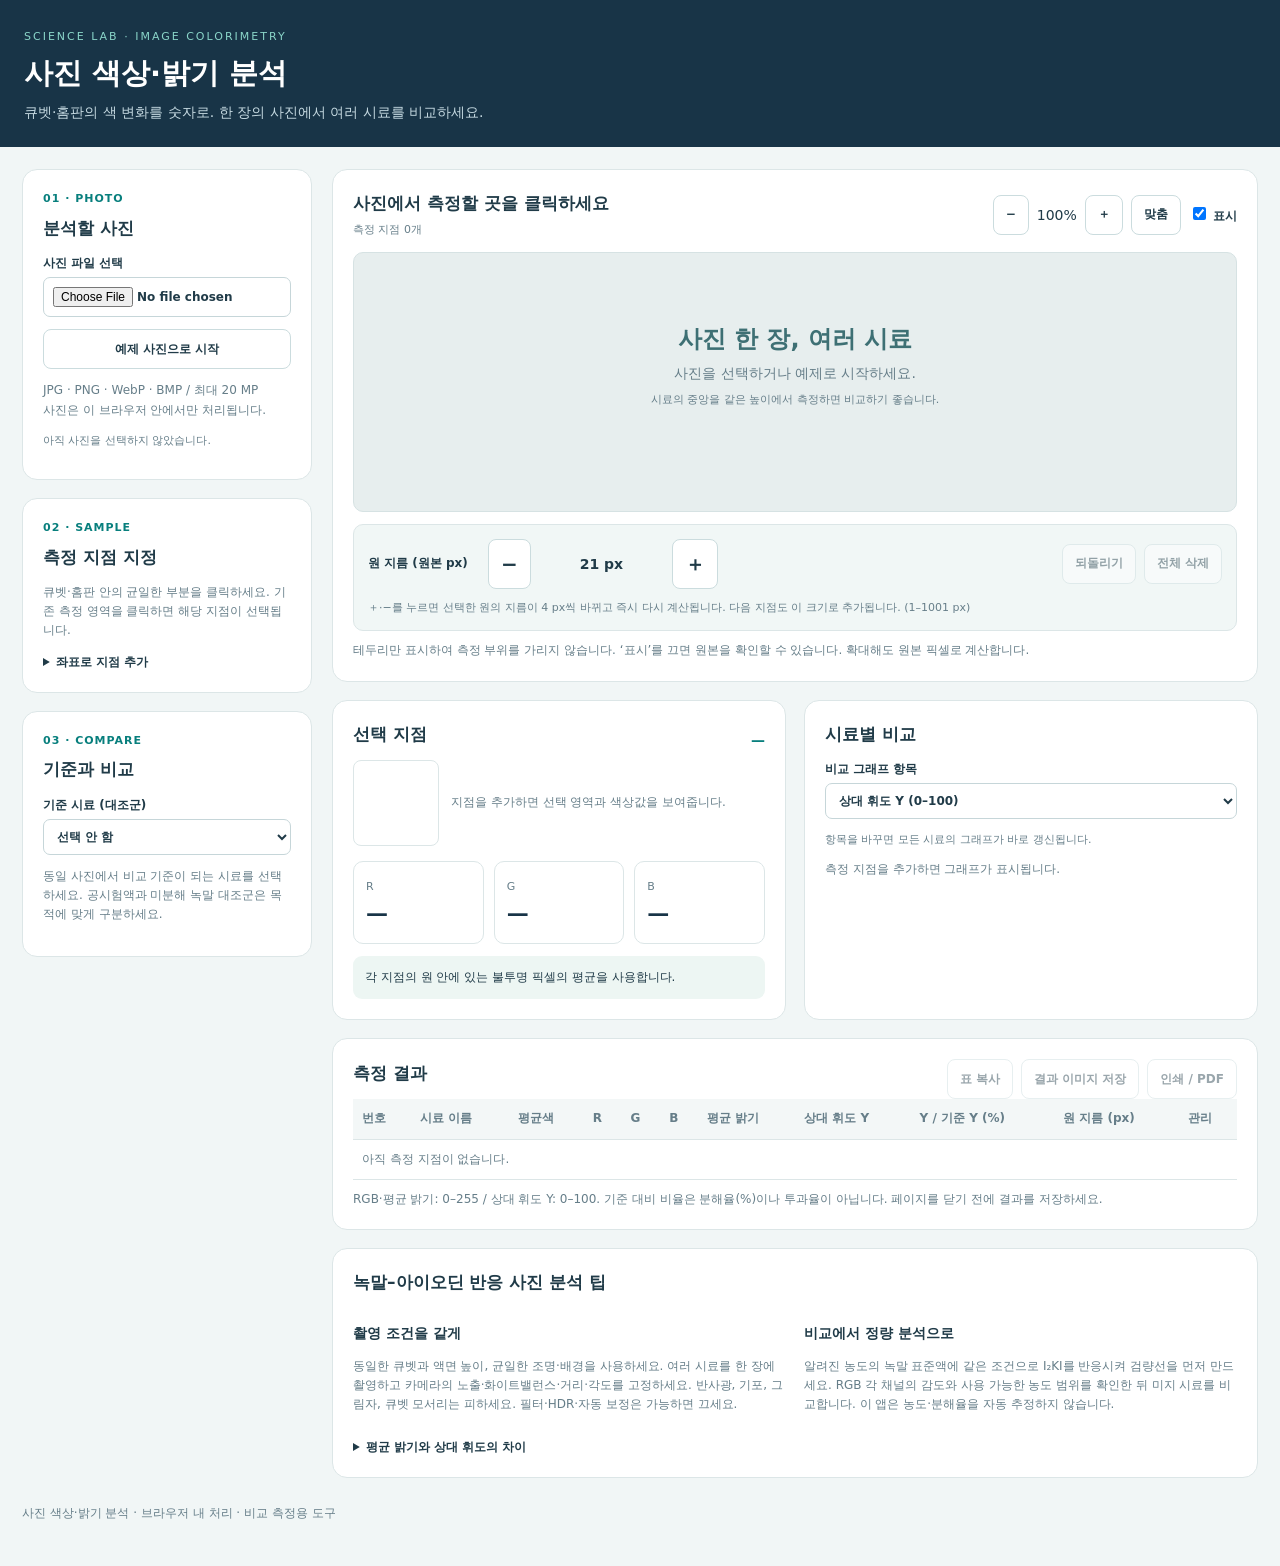
==== apps/photo-color-analyzer.html @ e9e8b856 "Add files via upload" ====
<!doctype html><html lang="ko"><head><meta charset="utf-8"><meta name="viewport" content="width=device-width,initial-scale=1"><title>사진 색상·밝기 분석</title><style>
:root{--navy:#183447;--teal:#087f7d;--bg:#f1f6f6;--ink:#203b48;--muted:#667e89;--line:#dce6e7}*{box-sizing:border-box}body{margin:0;background:var(--bg);color:var(--ink);font:14px/1.6 system-ui,sans-serif}header{background:var(--navy);padding:24px max(24px,calc((100vw - 1320px)/2));color:white}header small{color:#8ad5c9;letter-spacing:2px;font-size:11px}h1{font-size:29px;margin:4px 0}header p{color:#c5d9e1;margin:0}main{max-width:1360px;padding:22px;margin:auto}.layout{display:grid;grid-template-columns:290px minmax(0,1fr);gap:20px}.card{background:white;border:1px solid var(--line);border-radius:15px;padding:20px;margin-bottom:18px}h2{font-size:17px;margin:0 0 12px}h3{font-size:14px;margin:14px 0 6px}.step{color:var(--teal);font-weight:750;font-size:11px;letter-spacing:1px;margin-bottom:7px}label{display:block;font-size:12px;font-weight:650;margin-bottom:12px}input,select{width:100%;padding:9px;border:1px solid #c6d6d9;border-radius:7px;background:white;color:var(--ink);font:inherit;margin-top:4px;min-width:0}input[type=checkbox]{width:auto}button,.button{border:1px solid #cbdcde;border-radius:8px;padding:8px 12px;background:white;color:var(--ink);font:600 12px/1.6 system-ui;cursor:pointer;text-decoration:none;display:inline-block}button:disabled{opacity:.45;cursor:default}.primary{background:var(--teal);border-color:var(--teal);color:white}.wide{width:100%}.row{display:flex;gap:8px;align-items:center;flex-wrap:wrap}.row label{flex:1}.muted{color:var(--muted);font-size:12px}.note{background:#edf6f3;padding:12px;border-radius:9px;font-size:12px;margin-top:12px}.warning{background:#fff4df;color:#76521d}.error{color:#ad3f31}.toolbar{display:flex;justify-content:space-between;gap:12px;align-items:center;flex-wrap:wrap;margin-bottom:12px}.viewport{background:#e7eeee;border:1px solid #d6e2e3;border-radius:10px;overflow:auto;max-height:70vh;min-height:260px;position:relative}.stage{position:relative;line-height:0;margin:auto;touch-action:pan-x pan-y}.stage canvas{display:block;width:100%;height:100%}#overlay{position:absolute;inset:0;cursor:crosshair}.empty{padding:65px 20px;text-align:center;color:var(--muted);line-height:1.8}.metrics{display:grid;grid-template-columns:repeat(3,1fr);gap:10px}.metric{padding:12px;border:1px solid var(--line);border-radius:10px}.metric b{font-size:22px;display:block;color:var(--navy)}.swatch{width:24px;height:24px;display:inline-block;border-radius:6px;border:1px solid #bbb;vertical-align:middle}.tableWrap{overflow:auto}table{border-collapse:collapse;width:100%;font-size:12px;white-space:nowrap}th{background:#f3f7f7;text-align:left;color:var(--muted);font-weight:600}th,td{padding:10px 9px;border-bottom:1px solid var(--line)}tr.selected{background:#eef8f5}td input{width:125px;margin:0;font-size:12px}td button{padding:4px 7px}.badge{color:var(--teal);font-weight:700}.chartrow{display:grid;grid-template-columns:105px 1fr 65px;gap:10px;align-items:center;margin:10px 0;font-size:12px}.bartrack{background:#eef3f3;border-radius:4px;height:18px}.bar{height:100%;min-width:1px;background:var(--teal);border-radius:4px}.preview{display:flex;gap:12px;align-items:center}.preview canvas{width:86px;height:86px;image-rendering:pixelated;border:1px solid var(--line);border-radius:8px}.mini{font-size:11px;color:var(--muted)}details{font-size:12px;margin-top:12px}summary{font-weight:700;cursor:pointer}a{color:var(--teal)}button:focus-visible,input:focus-visible,select:focus-visible,canvas:focus-visible{outline:3px solid #efad43;outline-offset:2px}[hidden]{display:none!important}#download{margin-top:10px}.tabletitle{display:flex;justify-content:space-between;align-items:center;gap:10px}.hint{font-size:12px;color:var(--muted);margin:10px 0 0}footer{font-size:12px;color:var(--muted);padding:8px 0 20px}.split{display:grid;grid-template-columns:1fr 1fr;gap:18px}@media(max-width:850px){.layout{grid-template-columns:1fr}aside{display:grid;grid-template-columns:1fr 1fr;gap:15px}aside .card{margin:0}.split{grid-template-columns:1fr}.card{padding:16px}.viewport{max-height:65vh}}@media(max-width:550px){aside{display:block}aside .card{margin-bottom:15px}main{padding:12px}h1{font-size:24px}.metrics{gap:5px}.metric{padding:8px}.metric b{font-size:19px}.chartrow{grid-template-columns:80px 1fr 55px}}@media print{header{background:white;color:black}aside,.toolbar,.actions,#download{display:none}.layout{display:block}.viewport{max-height:none;overflow:visible}.card{break-inside:avoid}.tableWrap{overflow:visible}input{border:0}header p{color:#555}}

.layout>*{min-width:0}.workspace,.split>*{min-width:0}button,.button{min-height:40px}.measurementTools{margin-top:12px;padding:14px;background:#f1f7f6;border:1px solid var(--line);border-radius:10px;display:grid;grid-template-columns:110px minmax(140px,230px) 1fr;gap:10px;align-items:center}.measurementTools>label{margin:0}.measurementTools>.row{margin:0!important}.measurementTools>.mini{grid-column:1 / -1;grid-row:2;margin:0}.measurementTools>.row:last-child{justify-content:flex-end}.tabletitle{flex-wrap:wrap}.badge{overflow-wrap:anywhere}.chartrow>*{min-width:0}.preview>div{min-width:0}.tipsCard p{overflow-wrap:anywhere}#fileInfo{overflow-wrap:anywhere}
@media(min-width:851px) and (max-width:1100px){.layout{grid-template-columns:245px minmax(0,1fr);gap:14px}.summaryCards{grid-template-columns:1fr}.card{padding:16px}.measurementTools{grid-template-columns:100px 1fr}.measurementTools>.row:last-child{grid-column:1/-1;justify-content:flex-start}.measurementTools>.mini{grid-row:auto}}
@media(max-width:850px){header{padding:18px 16px}header p{font-size:13px}main{padding:12px}.layout{display:flex;flex-direction:column;gap:12px}.layout>aside,.workspace{display:contents}.layout .card{margin-bottom:0}.uploadCard{order:1}.photoCard{order:2}.sampleCard{order:3}.summaryCards{order:4;gap:12px}.referenceCard{order:5}.resultsCard{order:6}.tipsCard{order:7}.uploadCard .muted{margin:8px 0}.uploadCard .step{display:none}button,.button{min-height:44px;min-width:44px;font-size:14px}input,select,textarea{font-size:16px;min-height:44px}input[type=checkbox]{min-height:20px;min-width:20px;vertical-align:middle}.toolbar{gap:8px}.toolbar>.row{width:100%;gap:7px}.toolbar>.row label{flex:0 0 auto;margin-left:auto!important}.viewport{min-height:180px;max-height:58svh}.measurementTools{grid-template-columns:1fr 1fr;padding:10px;gap:8px}.measurementTools>label{font-size:12px}.measurementTools>.row{grid-column:2}.measurementTools>.mini{grid-row:auto;grid-column:1/-1}.measurementTools>.row:last-child{grid-column:1/-1;justify-content:flex-start}.measurementTools>.row:last-child button{flex:1}.sampleCard h2{font-size:15px;margin-bottom:5px}.sampleCard .step{display:none}.sampleCard .muted{margin:0}.summaryCards{grid-template-columns:1fr}.resultsCard .actions{width:100%;display:grid;grid-template-columns:1fr 1fr}.resultsCard .actions button:last-child{grid-column:1/-1}.tableWrap{overflow:visible}.resultsCard table,.resultsCard tbody{display:block;white-space:normal}.resultsCard thead{display:none}.resultsCard tr{display:grid;grid-template-columns:repeat(3,minmax(0,1fr));border:1px solid var(--line);border-radius:10px;padding:10px;margin-top:12px;gap:8px}.resultsCard td{display:block;padding:4px;border:0;min-width:0;font-size:14px;overflow-wrap:anywhere}.resultsCard td::before{content:attr(data-label);display:block;font-size:11px;color:var(--muted);margin-bottom:4px}.resultsCard td:nth-child(2){grid-column:span 2}.resultsCard td:nth-child(3){grid-column:1/-1}.resultsCard td input{width:100%;font-size:16px}.resultsCard td[colspan]{grid-column:1/-1}.resultsCard td[colspan]::before{display:none}.resultsCard td:last-child{align-self:end}.chartrow{grid-template-columns:90px minmax(0,1fr) 54px}.preview canvas{flex:none}.empty{padding:30px 12px}.photoCard h2{font-size:16px}.mini,.hint{font-size:12px}.referenceCard select{width:100%}}
@media print{.layout,.workspace{display:block}.measurementTools{display:none}.summaryCards{display:block}.resultsCard thead{display:table-header-group}.resultsCard table{display:table}.resultsCard tbody{display:table-row-group}.resultsCard tr{display:table-row}.resultsCard td{display:table-cell}.resultsCard td::before{display:none}}
</style></head><body><header><small>SCIENCE LAB · IMAGE COLORIMETRY</small><h1>사진 색상·밝기 분석</h1><p>큐벳·홈판의 색 변화를 숫자로. 한 장의 사진에서 여러 시료를 비교하세요.</p></header><main><div class="layout"><aside><section class="card uploadCard"><div class="step">01 · PHOTO</div><h2>분석할 사진</h2><label>사진 파일 선택<input id="file" type="file" accept="image/jpeg,image/png,image/webp,image/bmp"></label><button id="demo" class="wide">예제 사진으로 시작</button><p class="muted">JPG · PNG · WebP · BMP / 최대 20 MP<br>사진은 이 브라우저 안에서만 처리됩니다.</p><div id="fileInfo" class="mini">아직 사진을 선택하지 않았습니다.</div><div id="notice" role="status" class="hint"></div></section><section class="card sampleCard"><div class="step">02 · SAMPLE</div><h2>측정 지점 지정</h2><p class="muted">큐벳·홈판 안의 균일한 부분을 클릭하세요. 기존 측정 영역을 클릭하면 해당 지점이 선택됩니다.</p><details><summary>좌표로 지점 추가</summary><p class="mini">좌상단 (0, 0) · 원본 이미지 기준</p><div class="row"><label>X<input id="x" type="number" min="0" value="0" step="1"></label><label>Y<input id="y" type="number" min="0" value="0" step="1"></label></div><button id="addCoord" class="wide" disabled>좌표에 지점 추가</button></details></section><section class="card referenceCard"><div class="step">03 · COMPARE</div><h2>기준과 비교</h2><label>기준 시료 (대조군)<select id="reference"><option value="">선택 안 함</option></select></label><p class="muted">동일 사진에서 비교 기준이 되는 시료를 선택하세요. 공시험액과 미분해 녹말 대조군은 목적에 맞게 구분하세요.</p></section></aside><div class="workspace"><section class="card photoCard"><div class="toolbar"><div><h2 style="margin:0">사진에서 측정할 곳을 클릭하세요</h2><span class="mini" id="count">측정 지점 0개</span></div><div class="row"><button id="zoomOut" aria-label="사진 축소">−</button><span id="zoomText">100%</span><button id="zoomIn" aria-label="사진 확대">＋</button><button id="fit">맞춤</button><label style="margin:0"><input id="marks" type="checkbox" checked> 표시</label></div></div><div id="viewport" class="viewport"><div id="empty" class="empty"><b style="font-size:24px;color:#3e7074">사진 한 장, 여러 시료</b><br>사진을 선택하거나 예제로 시작하세요.<br><span class="mini">시료의 중앙을 같은 높이에서 측정하면 비교하기 좋습니다.</span></div><div id="stage" class="stage" hidden><canvas id="photo"></canvas><canvas id="overlay" aria-label="사진 측정 지점 선택"></canvas></div></div><div class="measurementTools"><label>원 지름 (원본 px)</label><div class="row" style="margin-bottom:12px"><button id="sizeDown" aria-label="원 크기 줄이기" style="font-size:20px">−</button><output id="sizeText" aria-live="polite" style="flex:1;text-align:center;font-weight:700">21 px</output><button id="sizeUp" aria-label="원 크기 키우기" style="font-size:20px">＋</button></div><p class="mini">＋·−를 누르면 선택한 원의 지름이 4 px씩 바뀌고 즉시 다시 계산됩니다. 다음 지점도 이 크기로 추가됩니다. (1–1001 px)</p><div class="row"><button id="undo" disabled>되돌리기</button><button id="clear" disabled>전체 삭제</button></div></div><p class="hint">테두리만 표시하여 측정 부위를 가리지 않습니다. ‘표시’를 끄면 원본을 확인할 수 있습니다. 확대해도 원본 픽셀로 계산합니다.</p></section><div class="split summaryCards"><section class="card"><div class="tabletitle"><h2>선택 지점</h2><span id="selectedName" class="badge">—</span></div><div class="preview"><canvas id="crop" width="100" height="100" aria-label="선택 영역 확대"></canvas><div id="detail" class="muted">지점을 추가하면 선택 영역과 색상값을 보여줍니다.</div></div><div class="metrics" style="margin-top:15px"><div class="metric"><span class="mini">R</span><b id="rVal">—</b></div><div class="metric"><span class="mini">G</span><b id="gVal">—</b></div><div class="metric"><span class="mini">B</span><b id="bVal">—</b></div></div><div class="note" id="quality">각 지점의 원 안에 있는 불투명 픽셀의 평균을 사용합니다.</div></section><section class="card"><h2>시료별 비교</h2><label>비교 그래프 항목<select id="metric"><option value="Y">상대 휘도 Y (0–100)</option><option value="brightness">평균 밝기 (0–255)</option><option value="R">R · 빨강 (0–255)</option><option value="G">G · 초록 (0–255)</option><option value="B">B · 파랑 (0–255)</option></select></label><p class="mini">항목을 바꾸면 모든 시료의 그래프가 바로 갱신됩니다.</p><div id="chart" class="muted" aria-live="polite">측정 지점을 추가하면 그래프가 표시됩니다.</div></section></div><section class="card resultsCard"><div class="tabletitle"><h2>측정 결과</h2><div class="row actions"><button id="copy" disabled>표 복사</button><button id="save" disabled>결과 이미지 저장</button><button id="print" disabled>인쇄 / PDF</button></div></div><div class="tableWrap"><table><thead><tr><th>번호</th><th>시료 이름</th><th>평균색</th><th>R</th><th>G</th><th>B</th><th>평균 밝기</th><th>상대 휘도 Y</th><th>Y / 기준 Y (%)</th><th>원 지름 (px)</th><th>관리</th></tr></thead><tbody id="rows"><tr><td colspan="11" class="muted">아직 측정 지점이 없습니다.</td></tr></tbody></table></div><div id="download"></div><p class="hint">RGB·평균 밝기: 0–255 / 상대 휘도 Y: 0–100. 기준 대비 비율은 분해율(%)이나 투과율이 아닙니다. 페이지를 닫기 전에 결과를 저장하세요.</p></section><section class="card tipsCard"><h2>녹말–아이오딘 반응 사진 분석 팁</h2><div class="split"><div><h3>촬영 조건을 같게</h3><p class="muted">동일한 큐벳과 액면 높이, 균일한 조명·배경을 사용하세요. 여러 시료를 한 장에 촬영하고 카메라의 노출·화이트밸런스·거리·각도를 고정하세요. 반사광, 기포, 그림자, 큐벳 모서리는 피하세요. 필터·HDR·자동 보정은 가능하면 끄세요.</p></div><div><h3>비교에서 정량 분석으로</h3><p class="muted">알려진 농도의 녹말 표준액에 같은 조건으로 I₂KI를 반응시켜 검량선을 먼저 만드세요. RGB 각 채널의 감도와 사용 가능한 농도 범위를 확인한 뒤 미지 시료를 비교합니다. 이 앱은 농도·분해율을 자동 추정하지 않습니다.</p></div></div><details><summary>평균 밝기와 상대 휘도의 차이</summary><p><b>평균 밝기</b>는 R·G·B를 같은 비중으로 평균한 값(0–255)입니다. <b>상대 휘도</b>는 sRGB의 비선형성을 보정하고 녹색에 가장 큰 가중치를 주어 계산한 값(0–100)입니다.</p><p>예: 순수 빨강(255, 0, 0)과 순수 초록(0, 255, 0)은 평균 밝기가 둘 다 85지만, 상대 휘도는 각각 21.26과 71.52입니다. 색 변화 분석에서는 어느 항목이 표준액 농도를 잘 구분하는지 비교해 선택하세요.</p><p>평균 밝기 = (R + G + B) / 3. 상대 휘도는 각 픽셀의 sRGB 채널을 선형화한 뒤 Y = 0.2126Rₗ + 0.7152Gₗ + 0.0722Bₗ로 계산하고, 원 내부 평균에 100을 곱합니다. 0은 검정, 100은 흰색입니다. 실제 광학 휘도(cd/m²)나 특정 파장의 흡광도가 아닙니다.</p><p>테두리·번호는 별도 층에 그리므로 분석값에 포함되지 않습니다. 이미지 가장자리에서는 영역이 잘리며 원 지름과 실제 사용한 픽셀 수를 표시합니다. 픽셀 중심이 원 안에 있는 경우만 분석합니다. 알파값이 255 미만인 반투명·투명 픽셀은 제외합니다. 원본을 축소하지 않고 브라우저의 sRGB 캔버스에서 읽습니다.</p><a href="https://www.w3.org/WAI/WCAG21/Understanding/relative-luminance.html" target="_blank" rel="noopener">W3C · 상대 휘도 계산</a> · <a href="https://pmc.ncbi.nlm.nih.gov/articles/PMC11850627/" target="_blank" rel="noopener">녹말의 스마트폰 색 분석 연구</a></details></section></div></div><footer>사진 색상·밝기 분석 · 브라우저 내 처리 · 비교 측정용 도구</footer></main><script>
'use strict';const $=id=>document.getElementById(id);const photo=$('photo'),ctx=photo.getContext('2d',{willReadFrequently:true,colorSpace:'srgb'}),overlay=$('overlay'),oc=overlay.getContext('2d');let defaultSize=21,points=[],selected=null,reference=null,nextId=1,history=[],zoom=1,loaded=false,fileName='',demoMode=false,exportUrl=null,loadToken=0;
const esc=s=>String(s).replace(/[&<>"']/g,c=>({'&':'&amp;','<':'&lt;','>':'&gt;','"':'&quot;',"'":'&#39;'}[c]));const f=(n,d=1)=>Number.isFinite(n)?n.toFixed(d):'—';const linear=v=>{v/=255;return v<=.04045?v/12.92:((v+.055)/1.055)**2.4};const lut=Array.from({length:256},(_,i)=>linear(i));
function regionStats(data,include=()=>true){let n=0,r=0,g=0,b=0,y=0,clip=0,ysq=0;for(let i=0;i<data.length;i+=4){if(!include(i/4)||data[i+3]!==255)continue;const R=data[i],G=data[i+1],B=data[i+2],Y=(.2126*lut[R]+.7152*lut[G]+.0722*lut[B])*100;n++;r+=R;g+=G;b+=B;y+=Y;ysq+=Y*Y;if(R<=1||G<=1||B<=1||R>=254||G>=254||B>=254)clip++}return n?{n,R:r/n,G:g/n,B:b/n,Y:y/n,brightness:(r+g+b)/(3*n),sd:Math.sqrt(Math.max(0,ysq/n-(y/n)**2)),clip:100*clip/n}:null}
function circleContains(x,y,p){return (x-p.x)**2+(y-p.y)**2<=(p.size/2)**2}
function measure(p){const h=(p.size-1)/2,x0=Math.max(0,p.x-h),y0=Math.max(0,p.y-h),w=Math.min(photo.width,p.x+h+1)-x0,hg=Math.min(photo.height,p.y+h+1)-y0;p.box={x:x0,y:y0,w,h:hg};p.area=0;const include=i=>circleContains(x0+i%w,y0+Math.floor(i/w),p);for(let i=0;i<w*hg;i++)if(include(i))p.area++;p.stats=regionStats(ctx.getImageData(x0,y0,w,hg).data,include)}
function selectPoint(id){selected=id;defaultSize=points.find(p=>p.id===id).size;render()}
function resizeCircle(delta){const next=Math.max(1,Math.min(1001,defaultSize+delta));if(next===defaultSize)return;checkpoint();defaultSize=next;const p=points.find(p=>p.id===selected);if(p){p.size=next;measure(p)}render()}
function checkpoint(){history.push(JSON.stringify({points,selected,reference,nextId,defaultSize}));if(history.length>40)history.shift()}
function message(s,error=false){$('notice').textContent=s;$('notice').classList.toggle('error',error)}
function invalidateExport(){if(exportUrl){URL.revokeObjectURL(exportUrl);exportUrl=null}$('download').replaceChildren()}
function add(x,y){if(!loaded)return;if(points.length>=50){message('한 사진에서 최대 50개 지점을 측정할 수 있습니다.',true);return}if(!Number.isInteger(x)||!Number.isInteger(y)||x<0||y<0||x>=photo.width||y>=photo.height){message('사진 범위 안의 정수 좌표를 입력하세요.',true);return}checkpoint();const p={id:nextId++,name:'시료 '+nextId,x,y,size:defaultSize};p.name='시료 '+p.id;measure(p);points.push(p);selected=p.id;message('지점 '+p.id+'을 추가했습니다.');render()}
function ratio(p){const ref=points.find(p=>p.id===reference);return ref?.stats?.Y>0&&p.stats?100*p.stats.Y/ref.stats.Y:null}
function render(){invalidateExport();$('sizeText').textContent=defaultSize+' px';$('sizeDown').disabled=defaultSize<=1;$('sizeUp').disabled=defaultSize>=1001;$('count').textContent='측정 지점 '+points.length+'개';$('reference').innerHTML='<option value="">선택 안 함</option>'+points.map(p=>`<option value="${p.id}">${p.id}. ${esc(p.name)}</option>`).join('');$('reference').value=reference??'';$('rows').innerHTML=points.length?points.map(p=>{const s=p.stats;return `<tr class="${p.id===selected?'selected':''}"><td><button data-select="${p.id}">${p.id}</button>${p.id===reference?' ★':''}</td><td><input data-name="${p.id}" aria-label="지점 ${p.id} 시료 이름" value="${esc(p.name)}" maxlength="40"></td><td>${s?`<span class="swatch" style="background:rgb(${s.R},${s.G},${s.B})"></span>`:'—'}</td><td>${f(s?.R)}</td><td>${f(s?.G)}</td><td>${f(s?.B)}</td><td>${f(s?.brightness)}</td><td>${f(s?.Y,2)}</td><td>${f(ratio(p))}</td><td>Ø ${p.size}</td><td><button data-delete="${p.id}" aria-label="지점 ${p.id} 삭제">삭제</button></td></tr>`}).join(''):'<tr><td colspan="11" class="muted">아직 측정 지점이 없습니다.</td></tr>';
$('rows').querySelectorAll('[data-select]').forEach(b=>b.onclick=()=>{selectPoint(+b.dataset.select)});$('rows').querySelectorAll('[data-delete]').forEach(b=>b.onclick=()=>{checkpoint();let id=+b.dataset.delete;points=points.filter(p=>p.id!==id);if(reference===id)reference=null;if(selected===id)selected=points.at(-1)?.id??null;render()});$('rows').querySelectorAll('[data-name]').forEach(i=>i.onchange=()=>{checkpoint();points.find(p=>p.id===+i.dataset.name).name=i.value.trim()||'시료 '+i.dataset.name;render()});$('rows').querySelectorAll('tr').forEach(row=>Array.from(row.children).forEach((td,i)=>{td.dataset.label=['번호','시료 이름','평균색','R','G','B','평균 밝기','상대 휘도 Y','기준 대비 Y (%)','원 지름 (px)','관리'][i]}));for(const id of ['copy','save','print','clear'])$(id).disabled=!points.length;$('undo').disabled=!history.length;$('addCoord').disabled=!loaded;draw();details();chart()}
function fit(){if(!loaded)return;const maxW=$('viewport').clientWidth-2,maxH=Math.max(240,window.innerHeight*.6),base=Math.min(maxW/photo.width,maxH/photo.height,1),scale=base*zoom;$('stage').style.width=photo.width*scale+'px';$('stage').style.height=photo.height*scale+'px';$('zoomText').textContent=Math.round(zoom*100)+'%';draw()}
function drawMarks(c,scale=1){for(const p of points){const box=p.box;c.strokeStyle=p.id===selected?'#ffbb45':'#24d8c1';c.lineWidth=2/scale;c.beginPath();c.arc(p.x+.5,p.y+.5,p.size/2,0,Math.PI*2);c.stroke();const font=12/scale,pad=4/scale,label=String(p.id)+(p.id===reference?' ★':''),ty=box.y>=23/scale?box.y-3/scale:Math.min(photo.height,box.y+box.h+20/scale);c.font=`bold ${font}px sans-serif`;const tw=c.measureText(label).width;c.fillStyle='#173447';c.fillRect(Math.max(0,box.x),ty-17/scale,tw+2*pad,19/scale);c.fillStyle='white';c.fillText(label,Math.max(0,box.x)+pad,ty-3/scale)}}
function draw(){oc.clearRect(0,0,overlay.width,overlay.height);if(!loaded||!$('marks').checked)return;drawMarks(oc,$('stage').clientWidth/photo.width)}
function details(){const p=points.find(p=>p.id===selected),s=p?.stats,cc=$('crop').getContext('2d');cc.clearRect(0,0,100,100);$('selectedName').textContent=p?p.id+'. '+p.name:'—';['R','G','B'].forEach(k=>$(k.toLowerCase()+'Val').textContent=f(s?.[k]));if(!p){$('detail').textContent='지점을 추가하면 선택 영역과 색상값을 보여줍니다.';$('quality').textContent='각 지점의 원 안에 있는 불투명 픽셀의 평균을 사용합니다.';return}cc.imageSmoothingEnabled=false;cc.save();cc.beginPath();cc.ellipse((p.x+.5-p.box.x)*100/p.box.w,(p.y+.5-p.box.y)*100/p.box.h,p.size*50/p.box.w,p.size*50/p.box.h,0,0,Math.PI*2);cc.clip();cc.drawImage(photo,p.box.x,p.box.y,p.box.w,p.box.h,0,0,100,100);cc.restore();$('detail').innerHTML=`좌표 (${p.x}, ${p.y})<br>원 지름 ${p.size} px · ${s?.n??0}개 유효 픽셀<br>평균 밝기 <b>${f(s?.brightness)}</b><br>상대 휘도 Y <b>${f(s?.Y,2)}</b>`;let notes=[];if(!s)notes.push('불투명 픽셀이 없어 측정할 수 없습니다.');else{notes.push('영역 내 Y 표준편차 '+f(s.sd,2)+' · 채널 경계값 픽셀 '+f(s.clip)+'%');if(s.clip>5)notes.push('0 또는 255에 가까운 채널이 많습니다. 과노출·암부 손실 여부를 확인하세요.')}if(p.box.w<p.size||p.box.h<p.size)notes.push('사진 가장자리에서 영역 일부가 잘렸습니다.');if(s&&s.n<p.area)notes.push('투명·반투명 픽셀은 제외했습니다.');$('quality').textContent=notes.join(' ');$('quality').classList.toggle('warning',!s||s.clip>5||p.box.w<p.size||p.box.h<p.size)}
function chart(){const key=$('metric').value,max=key==='Y'?100:255,colors={R:'#ce6263',G:'#4c967a',B:'#688dc9',Y:'#087f7d',brightness:'#68848f'};$('chart').innerHTML=points.length?points.map(p=>`<div class="chartrow"><span title="${esc(p.name)}" style="overflow:hidden;text-overflow:ellipsis;white-space:nowrap">${p.id}. ${esc(p.name)}</span><div class="bartrack"><div class="bar" style="width:${p.stats?Math.max(0,p.stats[key]/max*100):0}%;background:${colors[key]}"></div></div><b>${f(p.stats?.[key],key==='Y'?2:1)}</b></div>`).join('')+'<p class="mini">'+esc($('metric').selectedOptions[0].textContent)+' · 표시 범위 0–'+max+'</p>':'측정 지점을 추가하면 그래프가 표시됩니다.'}
function setup(name,isDemo=false){loaded=true;fileName=name;demoMode=isDemo;points=[];selected=reference=null;history=[];nextId=1;zoom=1;overlay.width=photo.width;overlay.height=photo.height;$('empty').hidden=true;$('stage').hidden=false;$('fileInfo').textContent=name+' · '+photo.width+' × '+photo.height+' px'+(isDemo?' · 모의 데이터':'');$('x').max=photo.width-1;$('y').max=photo.height-1;fit();render()}
$('file').onchange=async()=>{const file=$('file').files[0];if(!file)return;let token=++loadToken;if(file.size>40*1024*1024){message('40 MB 이하의 사진을 선택하세요.',true);$('file').value='';return}const url=URL.createObjectURL(file);try{const img=new Image();img.src=url;await img.decode();if(token!==loadToken)return;if(img.naturalWidth*img.naturalHeight>20000000)throw Error('20 MP를 초과합니다. 사진을 줄인 사본으로 다시 선택하세요.');if(points.length&&!confirm('새 사진을 열면 현재 측정 지점이 초기화됩니다. 결과를 저장하셨나요?'))return;photo.width=img.naturalWidth;photo.height=img.naturalHeight;ctx.clearRect(0,0,photo.width,photo.height);ctx.drawImage(img,0,0);setup(file.name);message('사진을 불러왔습니다. 큐벳 안을 클릭하세요.')}catch(e){message(e.message.startsWith('20 MP')?e.message:'사진을 읽을 수 없습니다. JPG 또는 PNG로 변환해서 다시 선택하세요.',true)}finally{URL.revokeObjectURL(url);$('file').value=''}};
$('demo').onclick=()=>{if(points.length&&!confirm('예제를 열면 현재 측정 지점이 초기화됩니다. 계속할까요?'))return;loadToken++;photo.width=1000;photo.height=560;ctx.fillStyle='#eef2f0';ctx.fillRect(0,0,1000,560);ctx.fillStyle='#21434c';ctx.font='bold 26px sans-serif';ctx.fillText('RGB 비교 연습 · 모의 큐벳',55,55);ctx.font='16px sans-serif';ctx.fillText('실제 실험 결과가 아닙니다. 각 큐벳의 가운데를 클릭해 보세요.',55,85);const colors=['#252d55','#555d7a','#8d8a8e','#bcab87','#dfc991'];colors.forEach((col,i)=>{const x=65+i*188;ctx.fillStyle='#fff';ctx.fillRect(x,125,135,335);ctx.strokeStyle='#b0c5c7';ctx.lineWidth=3;ctx.strokeRect(x,125,135,335);ctx.fillStyle=col;ctx.fillRect(x+12,210,111,235);ctx.fillStyle='#ffffff55';ctx.fillRect(x+18,215,7,220);ctx.fillStyle='#334e57';ctx.font='18px sans-serif';ctx.fillText('시료 '+(i+1),x+38,495)});setup('모의 큐벳 예제',true);message('색 비교를 연습하는 예제입니다. 농도나 분해율을 나타내지 않습니다.')};
overlay.addEventListener('click',e=>{if(!loaded)return;const rect=overlay.getBoundingClientRect(),x=Math.floor((e.clientX-rect.left)*photo.width/rect.width),y=Math.floor((e.clientY-rect.top)*photo.height/rect.height);const found=points.find(p=>Math.hypot(p.x-x,p.y-y)<Math.max(p.size/2,10*photo.width/rect.width));if(found&&$('marks').checked){selectPoint(found.id)}else add(x,y)});
$('addCoord').onclick=()=>add(Number($('x').value),Number($('y').value));$('sizeDown').onclick=()=>resizeCircle(-4);$('sizeUp').onclick=()=>resizeCircle(4);$('undo').onclick=()=>{if(!history.length)return;const s=JSON.parse(history.pop());({points,selected,reference,nextId,defaultSize}=s);render()};$('clear').onclick=()=>{checkpoint();points=[];selected=reference=null;render();message('모든 지점을 지웠습니다. 되돌리기로 복원할 수 있습니다.')};$('reference').onchange=()=>{checkpoint();reference=$('reference').value?+$('reference').value:null;render();if(reference&&points.find(p=>p.id===reference)?.stats?.Y===0)message('기준 휘도가 0이라 비율을 계산할 수 없습니다.',true)};$('metric').onchange=chart;$('marks').onchange=draw;$('zoomIn').onclick=()=>{zoom=Math.min(4,zoom+.25);fit()};$('zoomOut').onclick=()=>{zoom=Math.max(.5,zoom-.25);fit()};$('fit').onclick=()=>{zoom=1;fit()};new ResizeObserver(fit).observe($('viewport'));window.addEventListener('resize',fit);
function tableText(){return ['사진\t'+fileName+(demoMode?' (모의 데이터)':''),'기준 시료\t'+(points.find(p=>p.id===reference)?.name??'없음'),'번호\t시료명\tX\tY\t원지름\t영역폭\t영역높이\t유효픽셀\tR\tG\tB\t평균밝기\t상대휘도Y\t기준대비Y(%)',...points.map(p=>[p.id,p.name.replace(/[\t\r\n]/g,' '),p.x,p.y,p.size,p.box.w,p.box.h,p.stats?.n??0,f(p.stats?.R,3),f(p.stats?.G,3),f(p.stats?.B,3),f(p.stats?.brightness,3),f(p.stats?.Y,3),f(ratio(p),3)].map(v=>typeof v==='string'&&/^[=+@-]/.test(v)?"'"+v:v).join('\t'))].join('\n')}
$('copy').onclick=async()=>{try{await navigator.clipboard.writeText(tableText());message('표를 복사했습니다. Excel 또는 스프레드시트에 붙여넣으세요.')}catch{$('download').innerHTML='<label>아래 표를 선택해 복사하세요<textarea id="copyFallback" rows="8" style="width:100%"></textarea></label>';$('copyFallback').value=tableText();$('copyFallback').select()}};
$('save').onclick=()=>{if(!loaded)return;const out=document.createElement('canvas'),W=1500,scale=Math.min(1,(W-80)/photo.width,900/photo.height),ih=photo.height*scale;out.width=W;out.height=Math.ceil(ih+240+points.length*36);const c=out.getContext('2d');c.fillStyle='#fff';c.fillRect(0,0,W,out.height);c.fillStyle='#183447';c.font='bold 30px sans-serif';c.fillText('사진 색상·밝기 분석',40,48);c.font='17px sans-serif';c.fillText(fileName.slice(0,70)+(demoMode?' · 모의 데이터':''),40,78);c.save();c.translate(40,100);c.scale(scale,scale);c.drawImage(photo,0,0);drawMarks(c,scale);c.restore();let y=ih+140;c.font='bold 16px sans-serif';c.fillText('번호 / 시료명                       R          G          B        평균 밝기      상대 휘도 Y      기준 대비 Y (%)',40,y);y+=36;c.font='16px sans-serif';points.forEach(p=>{const s=p.stats;c.fillStyle='#203b48';c.fillText(p.id+'. '+p.name.slice(0,20)+(p.id===reference?' ★':''),40,y);[s?.R,s?.G,s?.B,s?.brightness,s?.Y,ratio(p)].forEach((n,i)=>c.fillText(f(n,2),410+i*150,y));y+=36});c.font='14px sans-serif';c.fillText('RGB·밝기: 0–255 / Y: 0–100 · 기준 대비 비율은 분해율이나 투과율이 아닙니다.',40,y+12);out.toBlob(blob=>{if(!blob){message('이미지 생성에 실패했습니다.',true);return}invalidateExport();exportUrl=URL.createObjectURL(blob);const a=document.createElement('a');a.className='button primary';a.href=exportUrl;a.download='photo_color_result.png';a.textContent='PNG 다운로드';$('download').append(a);message('결과 이미지가 준비되었습니다. 표 아래 PNG 다운로드를 눌러 저장하세요.')},'image/png')};$('print').onclick=()=>window.print();render();
</script></body></html>
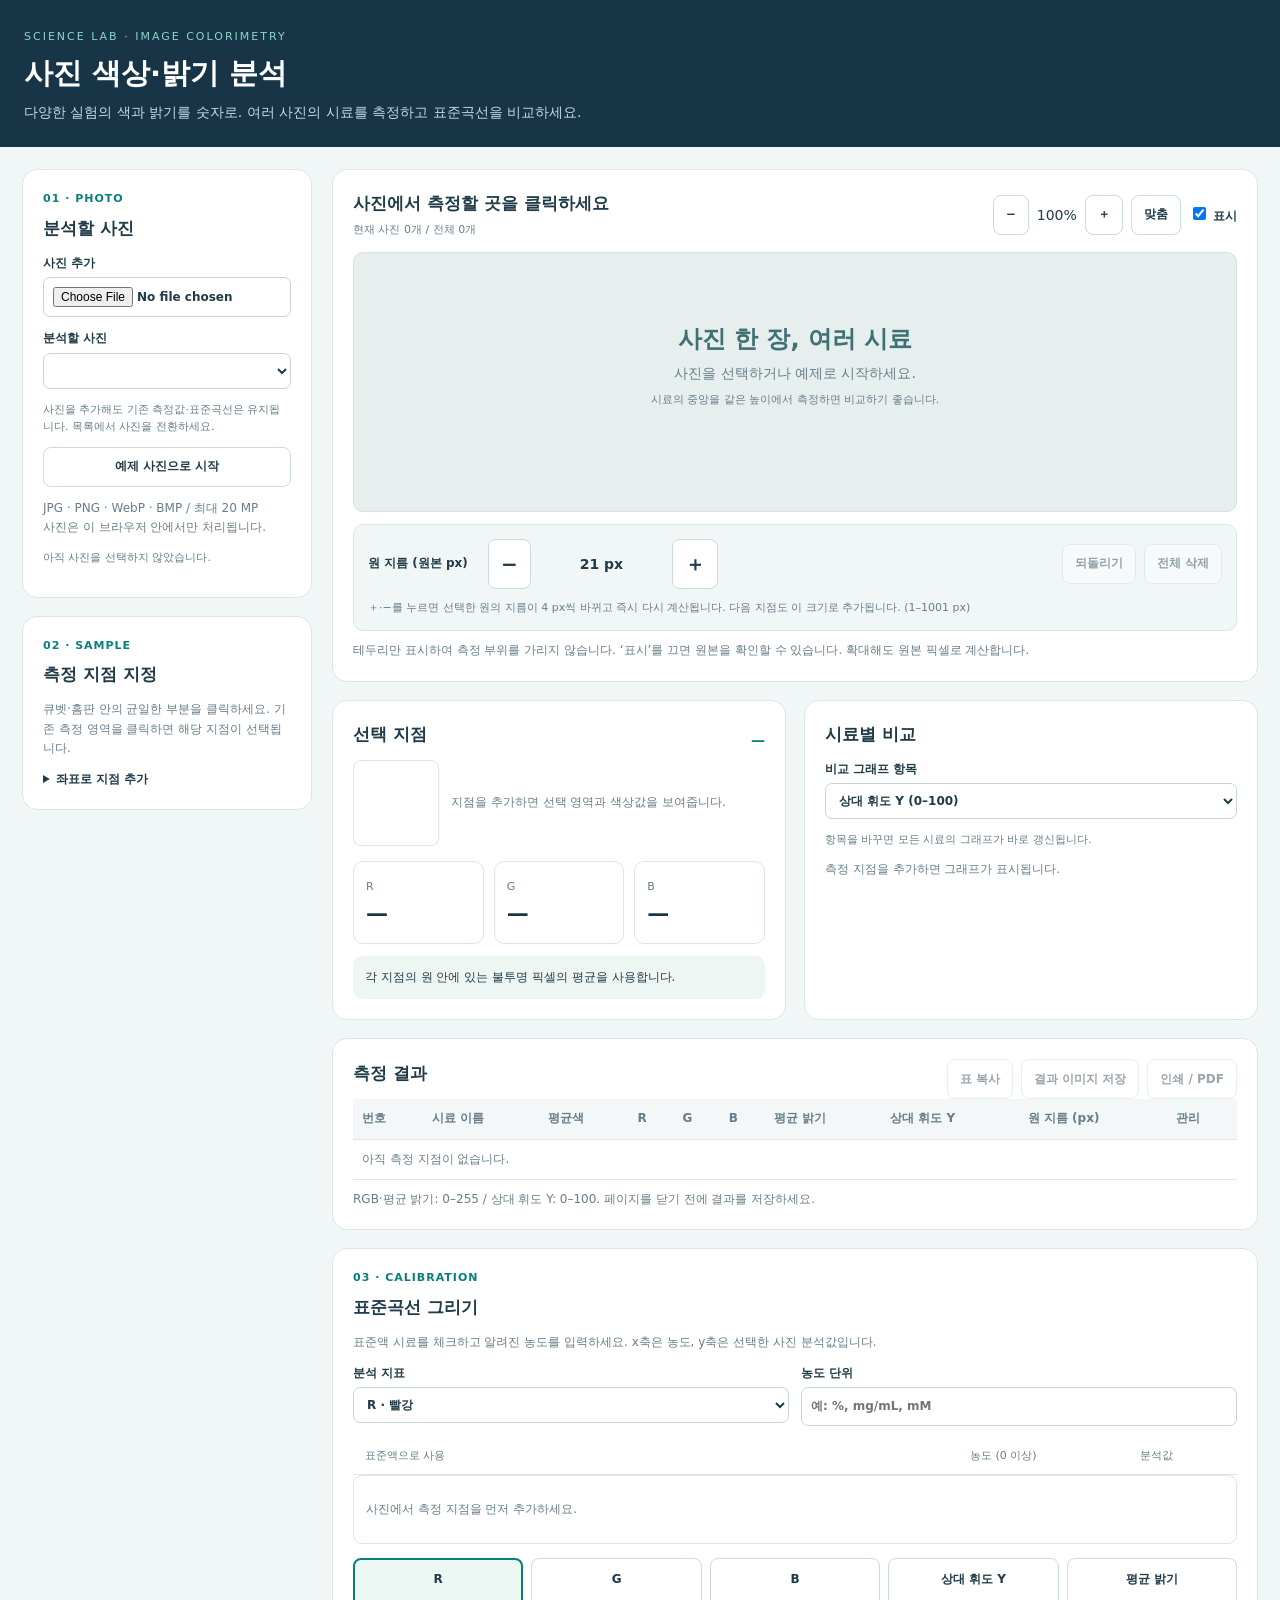
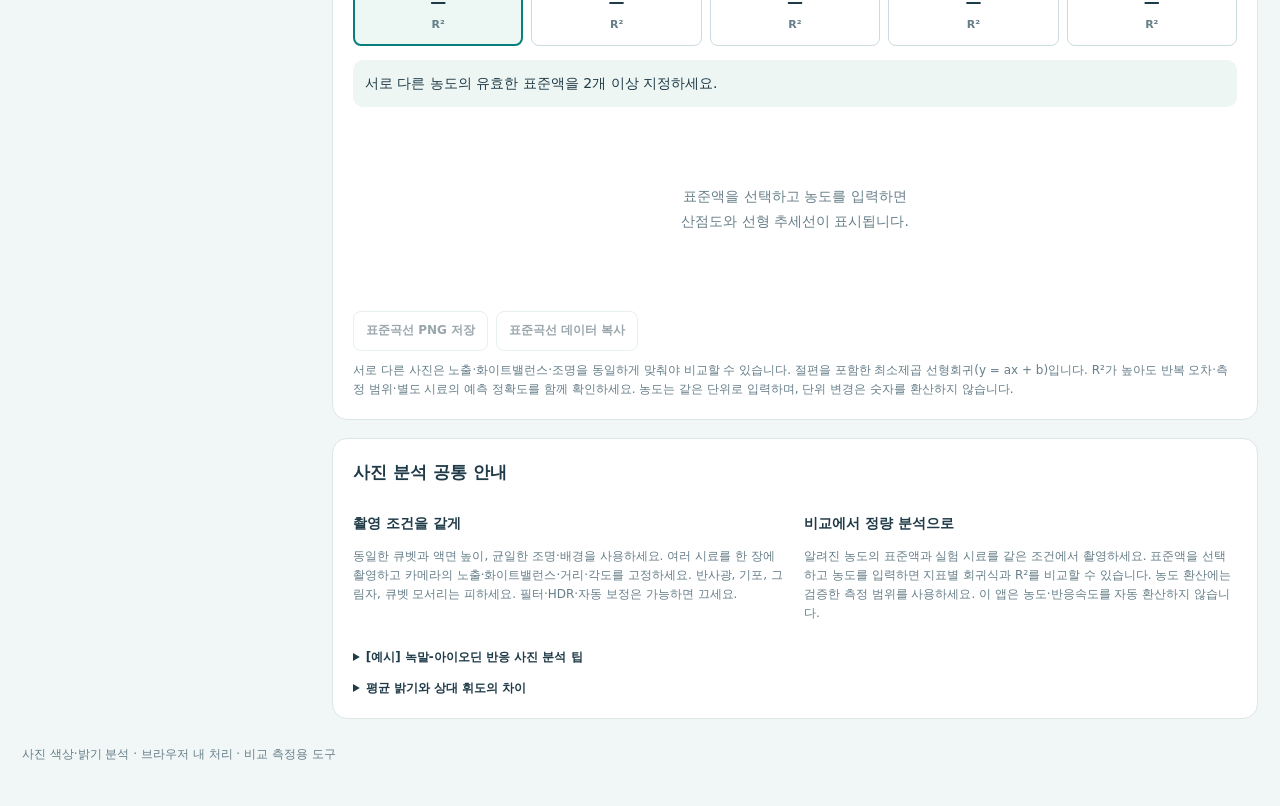
==== commit b45b6343: "Add files via upload" ====
--- a/apps/photo-color-analyzer.html
+++ b/apps/photo-color-analyzer.html
@@ -3,34 +3,86 @@
 
 .layout>*{min-width:0}.workspace,.split>*{min-width:0}button,.button{min-height:40px}.measurementTools{margin-top:12px;padding:14px;background:#f1f7f6;border:1px solid var(--line);border-radius:10px;display:grid;grid-template-columns:110px minmax(140px,230px) 1fr;gap:10px;align-items:center}.measurementTools>label{margin:0}.measurementTools>.row{margin:0!important}.measurementTools>.mini{grid-column:1 / -1;grid-row:2;margin:0}.measurementTools>.row:last-child{justify-content:flex-end}.tabletitle{flex-wrap:wrap}.badge{overflow-wrap:anywhere}.chartrow>*{min-width:0}.preview>div{min-width:0}.tipsCard p{overflow-wrap:anywhere}#fileInfo{overflow-wrap:anywhere}
 @media(min-width:851px) and (max-width:1100px){.layout{grid-template-columns:245px minmax(0,1fr);gap:14px}.summaryCards{grid-template-columns:1fr}.card{padding:16px}.measurementTools{grid-template-columns:100px 1fr}.measurementTools>.row:last-child{grid-column:1/-1;justify-content:flex-start}.measurementTools>.mini{grid-row:auto}}
-@media(max-width:850px){header{padding:18px 16px}header p{font-size:13px}main{padding:12px}.layout{display:flex;flex-direction:column;gap:12px}.layout>aside,.workspace{display:contents}.layout .card{margin-bottom:0}.uploadCard{order:1}.photoCard{order:2}.sampleCard{order:3}.summaryCards{order:4;gap:12px}.referenceCard{order:5}.resultsCard{order:6}.tipsCard{order:7}.uploadCard .muted{margin:8px 0}.uploadCard .step{display:none}button,.button{min-height:44px;min-width:44px;font-size:14px}input,select,textarea{font-size:16px;min-height:44px}input[type=checkbox]{min-height:20px;min-width:20px;vertical-align:middle}.toolbar{gap:8px}.toolbar>.row{width:100%;gap:7px}.toolbar>.row label{flex:0 0 auto;margin-left:auto!important}.viewport{min-height:180px;max-height:58svh}.measurementTools{grid-template-columns:1fr 1fr;padding:10px;gap:8px}.measurementTools>label{font-size:12px}.measurementTools>.row{grid-column:2}.measurementTools>.mini{grid-row:auto;grid-column:1/-1}.measurementTools>.row:last-child{grid-column:1/-1;justify-content:flex-start}.measurementTools>.row:last-child button{flex:1}.sampleCard h2{font-size:15px;margin-bottom:5px}.sampleCard .step{display:none}.sampleCard .muted{margin:0}.summaryCards{grid-template-columns:1fr}.resultsCard .actions{width:100%;display:grid;grid-template-columns:1fr 1fr}.resultsCard .actions button:last-child{grid-column:1/-1}.tableWrap{overflow:visible}.resultsCard table,.resultsCard tbody{display:block;white-space:normal}.resultsCard thead{display:none}.resultsCard tr{display:grid;grid-template-columns:repeat(3,minmax(0,1fr));border:1px solid var(--line);border-radius:10px;padding:10px;margin-top:12px;gap:8px}.resultsCard td{display:block;padding:4px;border:0;min-width:0;font-size:14px;overflow-wrap:anywhere}.resultsCard td::before{content:attr(data-label);display:block;font-size:11px;color:var(--muted);margin-bottom:4px}.resultsCard td:nth-child(2){grid-column:span 2}.resultsCard td:nth-child(3){grid-column:1/-1}.resultsCard td input{width:100%;font-size:16px}.resultsCard td[colspan]{grid-column:1/-1}.resultsCard td[colspan]::before{display:none}.resultsCard td:last-child{align-self:end}.chartrow{grid-template-columns:90px minmax(0,1fr) 54px}.preview canvas{flex:none}.empty{padding:30px 12px}.photoCard h2{font-size:16px}.mini,.hint{font-size:12px}.referenceCard select{width:100%}}
+@media(max-width:850px){header{padding:18px 16px}header p{font-size:13px}main{padding:12px}.layout{display:flex;flex-direction:column;gap:12px}.layout>aside,.workspace{display:contents}.layout .card{margin-bottom:0}.uploadCard{order:1}.photoCard{order:2}.sampleCard{order:3}.summaryCards{order:4;gap:12px}.resultsCard{order:6}.tipsCard{order:7}.uploadCard .muted{margin:8px 0}.uploadCard .step{display:none}button,.button{min-height:44px;min-width:44px;font-size:14px}input,select,textarea{font-size:16px;min-height:44px}input[type=checkbox]{min-height:20px;min-width:20px;vertical-align:middle}.toolbar{gap:8px}.toolbar>.row{width:100%;gap:7px}.toolbar>.row label{flex:0 0 auto;margin-left:auto!important}.viewport{min-height:180px;max-height:58svh}.measurementTools{grid-template-columns:1fr 1fr;padding:10px;gap:8px}.measurementTools>label{font-size:12px}.measurementTools>.row{grid-column:2}.measurementTools>.mini{grid-row:auto;grid-column:1/-1}.measurementTools>.row:last-child{grid-column:1/-1;justify-content:flex-start}.measurementTools>.row:last-child button{flex:1}.sampleCard h2{font-size:15px;margin-bottom:5px}.sampleCard .step{display:none}.sampleCard .muted{margin:0}.summaryCards{grid-template-columns:1fr}.resultsCard .actions{width:100%;display:grid;grid-template-columns:1fr 1fr}.resultsCard .actions button:last-child{grid-column:1/-1}.tableWrap{overflow:visible}.resultsCard table,.resultsCard tbody{display:block;white-space:normal}.resultsCard thead{display:none}.resultsCard tr{display:grid;grid-template-columns:repeat(3,minmax(0,1fr));border:1px solid var(--line);border-radius:10px;padding:10px;margin-top:12px;gap:8px}.resultsCard td{display:block;padding:4px;border:0;min-width:0;font-size:14px;overflow-wrap:anywhere}.resultsCard td::before{content:attr(data-label);display:block;font-size:11px;color:var(--muted);margin-bottom:4px}.resultsCard td:nth-child(2){grid-column:span 2}.resultsCard td:nth-child(3){grid-column:1/-1}.resultsCard td input{width:100%;font-size:16px}.resultsCard td[colspan]{grid-column:1/-1}.resultsCard td[colspan]::before{display:none}.resultsCard td:last-child{align-self:end}.chartrow{grid-template-columns:90px minmax(0,1fr) 54px}.preview canvas{flex:none}.empty{padding:30px 12px}.photoCard h2{font-size:16px}.mini,.hint{font-size:12px}}
 @media print{.layout,.workspace{display:block}.measurementTools{display:none}.summaryCards{display:block}.resultsCard thead{display:table-header-group}.resultsCard table{display:table}.resultsCard tbody{display:table-row-group}.resultsCard tr{display:table-row}.resultsCard td{display:table-cell}.resultsCard td::before{display:none}}
-</style></head><body><header><small>SCIENCE LAB · IMAGE COLORIMETRY</small><h1>사진 색상·밝기 분석</h1><p>큐벳·홈판의 색 변화를 숫자로. 한 장의 사진에서 여러 시료를 비교하세요.</p></header><main><div class="layout"><aside><section class="card uploadCard"><div class="step">01 · PHOTO</div><h2>분석할 사진</h2><label>사진 파일 선택<input id="file" type="file" accept="image/jpeg,image/png,image/webp,image/bmp"></label><button id="demo" class="wide">예제 사진으로 시작</button><p class="muted">JPG · PNG · WebP · BMP / 최대 20 MP<br>사진은 이 브라우저 안에서만 처리됩니다.</p><div id="fileInfo" class="mini">아직 사진을 선택하지 않았습니다.</div><div id="notice" role="status" class="hint"></div></section><section class="card sampleCard"><div class="step">02 · SAMPLE</div><h2>측정 지점 지정</h2><p class="muted">큐벳·홈판 안의 균일한 부분을 클릭하세요. 기존 측정 영역을 클릭하면 해당 지점이 선택됩니다.</p><details><summary>좌표로 지점 추가</summary><p class="mini">좌상단 (0, 0) · 원본 이미지 기준</p><div class="row"><label>X<input id="x" type="number" min="0" value="0" step="1"></label><label>Y<input id="y" type="number" min="0" value="0" step="1"></label></div><button id="addCoord" class="wide" disabled>좌표에 지점 추가</button></details></section><section class="card referenceCard"><div class="step">03 · COMPARE</div><h2>기준과 비교</h2><label>기준 시료 (대조군)<select id="reference"><option value="">선택 안 함</option></select></label><p class="muted">동일 사진에서 비교 기준이 되는 시료를 선택하세요. 공시험액과 미분해 녹말 대조군은 목적에 맞게 구분하세요.</p></section></aside><div class="workspace"><section class="card photoCard"><div class="toolbar"><div><h2 style="margin:0">사진에서 측정할 곳을 클릭하세요</h2><span class="mini" id="count">측정 지점 0개</span></div><div class="row"><button id="zoomOut" aria-label="사진 축소">−</button><span id="zoomText">100%</span><button id="zoomIn" aria-label="사진 확대">＋</button><button id="fit">맞춤</button><label style="margin:0"><input id="marks" type="checkbox" checked> 표시</label></div></div><div id="viewport" class="viewport"><div id="empty" class="empty"><b style="font-size:24px;color:#3e7074">사진 한 장, 여러 시료</b><br>사진을 선택하거나 예제로 시작하세요.<br><span class="mini">시료의 중앙을 같은 높이에서 측정하면 비교하기 좋습니다.</span></div><div id="stage" class="stage" hidden><canvas id="photo"></canvas><canvas id="overlay" aria-label="사진 측정 지점 선택"></canvas></div></div><div class="measurementTools"><label>원 지름 (원본 px)</label><div class="row" style="margin-bottom:12px"><button id="sizeDown" aria-label="원 크기 줄이기" style="font-size:20px">−</button><output id="sizeText" aria-live="polite" style="flex:1;text-align:center;font-weight:700">21 px</output><button id="sizeUp" aria-label="원 크기 키우기" style="font-size:20px">＋</button></div><p class="mini">＋·−를 누르면 선택한 원의 지름이 4 px씩 바뀌고 즉시 다시 계산됩니다. 다음 지점도 이 크기로 추가됩니다. (1–1001 px)</p><div class="row"><button id="undo" disabled>되돌리기</button><button id="clear" disabled>전체 삭제</button></div></div><p class="hint">테두리만 표시하여 측정 부위를 가리지 않습니다. ‘표시’를 끄면 원본을 확인할 수 있습니다. 확대해도 원본 픽셀로 계산합니다.</p></section><div class="split summaryCards"><section class="card"><div class="tabletitle"><h2>선택 지점</h2><span id="selectedName" class="badge">—</span></div><div class="preview"><canvas id="crop" width="100" height="100" aria-label="선택 영역 확대"></canvas><div id="detail" class="muted">지점을 추가하면 선택 영역과 색상값을 보여줍니다.</div></div><div class="metrics" style="margin-top:15px"><div class="metric"><span class="mini">R</span><b id="rVal">—</b></div><div class="metric"><span class="mini">G</span><b id="gVal">—</b></div><div class="metric"><span class="mini">B</span><b id="bVal">—</b></div></div><div class="note" id="quality">각 지점의 원 안에 있는 불투명 픽셀의 평균을 사용합니다.</div></section><section class="card"><h2>시료별 비교</h2><label>비교 그래프 항목<select id="metric"><option value="Y">상대 휘도 Y (0–100)</option><option value="brightness">평균 밝기 (0–255)</option><option value="R">R · 빨강 (0–255)</option><option value="G">G · 초록 (0–255)</option><option value="B">B · 파랑 (0–255)</option></select></label><p class="mini">항목을 바꾸면 모든 시료의 그래프가 바로 갱신됩니다.</p><div id="chart" class="muted" aria-live="polite">측정 지점을 추가하면 그래프가 표시됩니다.</div></section></div><section class="card resultsCard"><div class="tabletitle"><h2>측정 결과</h2><div class="row actions"><button id="copy" disabled>표 복사</button><button id="save" disabled>결과 이미지 저장</button><button id="print" disabled>인쇄 / PDF</button></div></div><div class="tableWrap"><table><thead><tr><th>번호</th><th>시료 이름</th><th>평균색</th><th>R</th><th>G</th><th>B</th><th>평균 밝기</th><th>상대 휘도 Y</th><th>Y / 기준 Y (%)</th><th>원 지름 (px)</th><th>관리</th></tr></thead><tbody id="rows"><tr><td colspan="11" class="muted">아직 측정 지점이 없습니다.</td></tr></tbody></table></div><div id="download"></div><p class="hint">RGB·평균 밝기: 0–255 / 상대 휘도 Y: 0–100. 기준 대비 비율은 분해율(%)이나 투과율이 아닙니다. 페이지를 닫기 전에 결과를 저장하세요.</p></section><section class="card tipsCard"><h2>녹말–아이오딘 반응 사진 분석 팁</h2><div class="split"><div><h3>촬영 조건을 같게</h3><p class="muted">동일한 큐벳과 액면 높이, 균일한 조명·배경을 사용하세요. 여러 시료를 한 장에 촬영하고 카메라의 노출·화이트밸런스·거리·각도를 고정하세요. 반사광, 기포, 그림자, 큐벳 모서리는 피하세요. 필터·HDR·자동 보정은 가능하면 끄세요.</p></div><div><h3>비교에서 정량 분석으로</h3><p class="muted">알려진 농도의 녹말 표준액에 같은 조건으로 I₂KI를 반응시켜 검량선을 먼저 만드세요. RGB 각 채널의 감도와 사용 가능한 농도 범위를 확인한 뒤 미지 시료를 비교합니다. 이 앱은 농도·분해율을 자동 추정하지 않습니다.</p></div></div><details><summary>평균 밝기와 상대 휘도의 차이</summary><p><b>평균 밝기</b>는 R·G·B를 같은 비중으로 평균한 값(0–255)입니다. <b>상대 휘도</b>는 sRGB의 비선형성을 보정하고 녹색에 가장 큰 가중치를 주어 계산한 값(0–100)입니다.</p><p>예: 순수 빨강(255, 0, 0)과 순수 초록(0, 255, 0)은 평균 밝기가 둘 다 85지만, 상대 휘도는 각각 21.26과 71.52입니다. 색 변화 분석에서는 어느 항목이 표준액 농도를 잘 구분하는지 비교해 선택하세요.</p><p>평균 밝기 = (R + G + B) / 3. 상대 휘도는 각 픽셀의 sRGB 채널을 선형화한 뒤 Y = 0.2126Rₗ + 0.7152Gₗ + 0.0722Bₗ로 계산하고, 원 내부 평균에 100을 곱합니다. 0은 검정, 100은 흰색입니다. 실제 광학 휘도(cd/m²)나 특정 파장의 흡광도가 아닙니다.</p><p>테두리·번호는 별도 층에 그리므로 분석값에 포함되지 않습니다. 이미지 가장자리에서는 영역이 잘리며 원 지름과 실제 사용한 픽셀 수를 표시합니다. 픽셀 중심이 원 안에 있는 경우만 분석합니다. 알파값이 255 미만인 반투명·투명 픽셀은 제외합니다. 원본을 축소하지 않고 브라우저의 sRGB 캔버스에서 읽습니다.</p><a href="https://www.w3.org/WAI/WCAG21/Understanding/relative-luminance.html" target="_blank" rel="noopener">W3C · 상대 휘도 계산</a> · <a href="https://pmc.ncbi.nlm.nih.gov/articles/PMC11850627/" target="_blank" rel="noopener">녹말의 스마트폰 색 분석 연구</a></details></section></div></div><footer>사진 색상·밝기 분석 · 브라우저 내 처리 · 비교 측정용 도구</footer></main><script>
-'use strict';const $=id=>document.getElementById(id);const photo=$('photo'),ctx=photo.getContext('2d',{willReadFrequently:true,colorSpace:'srgb'}),overlay=$('overlay'),oc=overlay.getContext('2d');let defaultSize=21,points=[],selected=null,reference=null,nextId=1,history=[],zoom=1,loaded=false,fileName='',demoMode=false,exportUrl=null,loadToken=0;
+
+.calibrationCard{margin-top:18px}.calControls{display:flex;gap:12px;flex-wrap:wrap}.calControls label{flex:1;min-width:145px}.calList{max-height:310px;overflow:auto;border:1px solid var(--line);border-radius:9px}.calRow{display:grid;grid-template-columns:minmax(110px,1fr) minmax(100px,160px) 85px;gap:10px;align-items:center;padding:9px 12px;border-bottom:1px solid var(--line)}.calRow label{margin:0;overflow-wrap:anywhere}.calRow input[type=number]{margin:0;width:100%}.calRow small{text-align:right}.fitScores{display:grid;grid-template-columns:repeat(5,minmax(0,1fr));gap:8px;margin:14px 0}.fitScores button{padding:10px 4px;font-size:12px}.fitScores b{display:block;font-size:16px}.fitScores .active{border:2px solid var(--teal);background:#edf8f5}.fitSummary{background:#edf6f3;border-radius:10px;padding:12px;margin:12px 0;font-variant-numeric:tabular-nums}.curveFrame svg{width:100%;height:auto;display:block}.calActions{margin-top:12px}.calRow:has(input:checked){background:#f0f8f5}@media(max-width:850px){.calibrationCard{order:7;margin-top:0}.tipsCard{order:8}.fitScores{grid-template-columns:repeat(3,minmax(0,1fr))}.calRow{grid-template-columns:minmax(95px,1fr) 100px 65px;padding:8px;gap:7px}.curveFrame svg{min-height:260px}.calControls label{min-width:120px}}@media print{.calList{max-height:none;overflow:visible}.calActions{display:none}.calibrationCard{break-inside:auto}.curveFrame{break-inside:avoid}}
+</style></head><body><header><small>SCIENCE LAB · IMAGE COLORIMETRY</small><h1>사진 색상·밝기 분석</h1><p>다양한 실험의 색과 밝기를 숫자로. 여러 사진의 시료를 측정하고 표준곡선을 비교하세요.</p></header><main><div class="layout"><aside><section class="card uploadCard"><div class="step">01 · PHOTO</div><h2>분석할 사진</h2><label>사진 추가<input id="file" type="file" accept="image/jpeg,image/png,image/webp,image/bmp"></label><label>분석할 사진<select id="photoSelect"><option value="">사진을 추가하세요</option></select></label><p class="mini">사진을 추가해도 기존 측정값·표준곡선은 유지됩니다. 목록에서 사진을 전환하세요.</p><button id="demo" class="wide">예제 사진으로 시작</button><p class="muted">JPG · PNG · WebP · BMP / 최대 20 MP<br>사진은 이 브라우저 안에서만 처리됩니다.</p><div id="fileInfo" class="mini">아직 사진을 선택하지 않았습니다.</div><div id="notice" role="status" class="hint"></div></section><section class="card sampleCard"><div class="step">02 · SAMPLE</div><h2>측정 지점 지정</h2><p class="muted">큐벳·홈판 안의 균일한 부분을 클릭하세요. 기존 측정 영역을 클릭하면 해당 지점이 선택됩니다.</p><details><summary>좌표로 지점 추가</summary><p class="mini">좌상단 (0, 0) · 원본 이미지 기준</p><div class="row"><label>X<input id="x" type="number" min="0" value="0" step="1"></label><label>Y<input id="y" type="number" min="0" value="0" step="1"></label></div><button id="addCoord" class="wide" disabled>좌표에 지점 추가</button></details></section></aside><div class="workspace"><section class="card photoCard"><div class="toolbar"><div><h2 style="margin:0">사진에서 측정할 곳을 클릭하세요</h2><span class="mini" id="count">측정 지점 0개</span></div><div class="row"><button id="zoomOut" aria-label="사진 축소">−</button><span id="zoomText">100%</span><button id="zoomIn" aria-label="사진 확대">＋</button><button id="fit">맞춤</button><label style="margin:0"><input id="marks" type="checkbox" checked> 표시</label></div></div><div id="viewport" class="viewport"><div id="empty" class="empty"><b style="font-size:24px;color:#3e7074">사진 한 장, 여러 시료</b><br>사진을 선택하거나 예제로 시작하세요.<br><span class="mini">시료의 중앙을 같은 높이에서 측정하면 비교하기 좋습니다.</span></div><div id="stage" class="stage" hidden><canvas id="photo"></canvas><canvas id="overlay" aria-label="사진 측정 지점 선택"></canvas></div></div><div class="measurementTools"><label>원 지름 (원본 px)</label><div class="row" style="margin-bottom:12px"><button id="sizeDown" aria-label="원 크기 줄이기" style="font-size:20px">−</button><output id="sizeText" aria-live="polite" style="flex:1;text-align:center;font-weight:700">21 px</output><button id="sizeUp" aria-label="원 크기 키우기" style="font-size:20px">＋</button></div><p class="mini">＋·−를 누르면 선택한 원의 지름이 4 px씩 바뀌고 즉시 다시 계산됩니다. 다음 지점도 이 크기로 추가됩니다. (1–1001 px)</p><div class="row"><button id="undo" disabled>되돌리기</button><button id="clear" disabled>전체 삭제</button></div></div><p class="hint">테두리만 표시하여 측정 부위를 가리지 않습니다. ‘표시’를 끄면 원본을 확인할 수 있습니다. 확대해도 원본 픽셀로 계산합니다.</p></section><div class="split summaryCards"><section class="card"><div class="tabletitle"><h2>선택 지점</h2><span id="selectedName" class="badge">—</span></div><div class="preview"><canvas id="crop" width="100" height="100" aria-label="선택 영역 확대"></canvas><div id="detail" class="muted">지점을 추가하면 선택 영역과 색상값을 보여줍니다.</div></div><div class="metrics" style="margin-top:15px"><div class="metric"><span class="mini">R</span><b id="rVal">—</b></div><div class="metric"><span class="mini">G</span><b id="gVal">—</b></div><div class="metric"><span class="mini">B</span><b id="bVal">—</b></div></div><div class="note" id="quality">각 지점의 원 안에 있는 불투명 픽셀의 평균을 사용합니다.</div></section><section class="card"><h2>시료별 비교</h2><label>비교 그래프 항목<select id="metric"><option value="Y">상대 휘도 Y (0–100)</option><option value="brightness">평균 밝기 (0–255)</option><option value="R">R · 빨강 (0–255)</option><option value="G">G · 초록 (0–255)</option><option value="B">B · 파랑 (0–255)</option></select></label><p class="mini">항목을 바꾸면 모든 시료의 그래프가 바로 갱신됩니다.</p><div id="chart" class="muted" aria-live="polite">측정 지점을 추가하면 그래프가 표시됩니다.</div></section></div><section class="card resultsCard"><div class="tabletitle"><h2>측정 결과</h2><div class="row actions"><button id="copy" disabled>표 복사</button><button id="save" disabled>결과 이미지 저장</button><button id="print" disabled>인쇄 / PDF</button></div></div><div class="tableWrap"><table><thead><tr><th>번호</th><th>시료 이름</th><th>평균색</th><th>R</th><th>G</th><th>B</th><th>평균 밝기</th><th>상대 휘도 Y</th><th>원 지름 (px)</th><th>관리</th></tr></thead><tbody id="rows"><tr><td colspan="10" class="muted">아직 측정 지점이 없습니다.</td></tr></tbody></table></div><div id="download"></div><p class="hint">RGB·평균 밝기: 0–255 / 상대 휘도 Y: 0–100. 페이지를 닫기 전에 결과를 저장하세요.</p></section><section class="card calibrationCard"><div class="step">03 · CALIBRATION</div><h2>표준곡선 그리기</h2><p class="muted">표준액 시료를 체크하고 알려진 농도를 입력하세요. x축은 농도, y축은 선택한 사진 분석값입니다.</p><div class="calControls"><label>분석 지표<select id="calMetric"><option value="R">R · 빨강</option><option value="G">G · 초록</option><option value="B">B · 파랑</option><option value="Y">상대 휘도 Y</option><option value="brightness">평균 밝기</option></select></label><label>농도 단위<input id="calUnit" placeholder="예: %, mg/mL, mM" maxlength="24"></label></div><div class="calRow mini"><span>표준액으로 사용</span><span>농도 (0 이상)</span><span>분석값</span></div><div id="calList" class="calList"></div><div id="fitScores" class="fitScores" aria-label="지표별 R 제곱 비교"></div><div id="fitSummary" class="fitSummary" aria-live="polite"></div><div id="curve" class="curveFrame"></div><div class="row calActions"><button id="saveCurve" disabled>표준곡선 PNG 저장</button><button id="copyCurve" disabled>표준곡선 데이터 복사</button></div><div id="curveDownload"></div><p class="hint">서로 다른 사진은 노출·화이트밸런스·조명을 동일하게 맞춰야 비교할 수 있습니다. 절편을 포함한 최소제곱 선형회귀(y = ax + b)입니다. R²가 높아도 반복 오차·측정 범위·별도 시료의 예측 정확도를 함께 확인하세요. 농도는 같은 단위로 입력하며, 단위 변경은 숫자를 환산하지 않습니다.</p></section><section class="card tipsCard"><h2>사진 분석 공통 안내</h2><div class="split"><div><h3>촬영 조건을 같게</h3><p class="muted">동일한 큐벳과 액면 높이, 균일한 조명·배경을 사용하세요. 여러 시료를 한 장에 촬영하고 카메라의 노출·화이트밸런스·거리·각도를 고정하세요. 반사광, 기포, 그림자, 큐벳 모서리는 피하세요. 필터·HDR·자동 보정은 가능하면 끄세요.</p></div><div><h3>비교에서 정량 분석으로</h3><p class="muted">알려진 농도의 표준액과 실험 시료를 같은 조건에서 촬영하세요. 표준액을 선택하고 농도를 입력하면 지표별 회귀식과 R²를 비교할 수 있습니다. 농도 환산에는 검증한 측정 범위를 사용하세요. 이 앱은 농도·반응속도를 자동 환산하지 않습니다.</p></div></div><details><summary>[예시] 녹말-아이오딘 반응 사진 분석 팁</summary><p>알려진 농도의 녹말 표준액에 같은 양의 I₂KI를 넣고 최종 부피와 발색 후 촬영 시간을 맞춰 표준곡선을 만드세요. 시간별 반응 시료도 같은 조건으로 발색·촬영합니다. 각 채널의 농도별 변화를 확인해 분석 지표를 선택하세요.</p></details><details><summary>평균 밝기와 상대 휘도의 차이</summary><p><b>평균 밝기</b>는 R·G·B를 같은 비중으로 평균한 값(0–255)입니다. <b>상대 휘도</b>는 sRGB의 비선형성을 보정하고 녹색에 가장 큰 가중치를 주어 계산한 값(0–100)입니다.</p><p>예: 순수 빨강(255, 0, 0)과 순수 초록(0, 255, 0)은 평균 밝기가 둘 다 85지만, 상대 휘도는 각각 21.26과 71.52입니다. 색 변화 분석에서는 어느 항목이 표준액 농도를 잘 구분하는지 비교해 선택하세요.</p><p>평균 밝기 = (R + G + B) / 3. 상대 휘도는 각 픽셀의 sRGB 채널을 선형화한 뒤 Y = 0.2126Rₗ + 0.7152Gₗ + 0.0722Bₗ로 계산하고, 원 내부 평균에 100을 곱합니다. 0은 검정, 100은 흰색입니다. 실제 광학 휘도(cd/m²)나 특정 파장의 흡광도가 아닙니다.</p><p>테두리·번호는 별도 층에 그리므로 분석값에 포함되지 않습니다. 이미지 가장자리에서는 영역이 잘리며 원 지름과 실제 사용한 픽셀 수를 표시합니다. 픽셀 중심이 원 안에 있는 경우만 분석합니다. 알파값이 255 미만인 반투명·투명 픽셀은 제외합니다. 원본을 축소하지 않고 브라우저의 sRGB 캔버스에서 읽습니다.</p><a href="https://www.w3.org/WAI/WCAG21/Understanding/relative-luminance.html" target="_blank" rel="noopener">W3C · 상대 휘도 계산</a> · <a href="https://pmc.ncbi.nlm.nih.gov/articles/PMC11850627/" target="_blank" rel="noopener">스마트폰 발색 분석 연구 (안트론–황산법)</a></details></section></div></div><footer>사진 색상·밝기 분석 · 브라우저 내 처리 · 비교 측정용 도구</footer></main><script>
+'use strict';const $=id=>document.getElementById(id);const photo=$('photo'),ctx=photo.getContext('2d',{willReadFrequently:true,colorSpace:'srgb'}),overlay=$('overlay'),oc=overlay.getContext('2d');let defaultSize=21,points=[],selected=null,nextId=1,history=[],zoom=1,loaded=false,fileName='',demoMode=false,exportUrl=null,loadToken=0;let images=[],activeImage=null,nextImageId=1;
 const esc=s=>String(s).replace(/[&<>"']/g,c=>({'&':'&amp;','<':'&lt;','>':'&gt;','"':'&quot;',"'":'&#39;'}[c]));const f=(n,d=1)=>Number.isFinite(n)?n.toFixed(d):'—';const linear=v=>{v/=255;return v<=.04045?v/12.92:((v+.055)/1.055)**2.4};const lut=Array.from({length:256},(_,i)=>linear(i));
 function regionStats(data,include=()=>true){let n=0,r=0,g=0,b=0,y=0,clip=0,ysq=0;for(let i=0;i<data.length;i+=4){if(!include(i/4)||data[i+3]!==255)continue;const R=data[i],G=data[i+1],B=data[i+2],Y=(.2126*lut[R]+.7152*lut[G]+.0722*lut[B])*100;n++;r+=R;g+=G;b+=B;y+=Y;ysq+=Y*Y;if(R<=1||G<=1||B<=1||R>=254||G>=254||B>=254)clip++}return n?{n,R:r/n,G:g/n,B:b/n,Y:y/n,brightness:(r+g+b)/(3*n),sd:Math.sqrt(Math.max(0,ysq/n-(y/n)**2)),clip:100*clip/n}:null}
 function circleContains(x,y,p){return (x-p.x)**2+(y-p.y)**2<=(p.size/2)**2}
 function measure(p){const h=(p.size-1)/2,x0=Math.max(0,p.x-h),y0=Math.max(0,p.y-h),w=Math.min(photo.width,p.x+h+1)-x0,hg=Math.min(photo.height,p.y+h+1)-y0;p.box={x:x0,y:y0,w,h:hg};p.area=0;const include=i=>circleContains(x0+i%w,y0+Math.floor(i/w),p);for(let i=0;i<w*hg;i++)if(include(i))p.area++;p.stats=regionStats(ctx.getImageData(x0,y0,w,hg).data,include)}
-function selectPoint(id){selected=id;defaultSize=points.find(p=>p.id===id).size;render()}
+function selectPoint(id){const p=points.find(p=>p.id===id);if(!p)return;if(p.imageId!==activeImage)activateImage(p.imageId);selected=id;defaultSize=p.size;render()}
 function resizeCircle(delta){const next=Math.max(1,Math.min(1001,defaultSize+delta));if(next===defaultSize)return;checkpoint();defaultSize=next;const p=points.find(p=>p.id===selected);if(p){p.size=next;measure(p)}render()}
-function checkpoint(){history.push(JSON.stringify({points,selected,reference,nextId,defaultSize}));if(history.length>40)history.shift()}
+function checkpoint(){history.push(JSON.stringify({points,selected,nextId,defaultSize,activeImage}));if(history.length>40)history.shift()}
 function message(s,error=false){$('notice').textContent=s;$('notice').classList.toggle('error',error)}
 function invalidateExport(){if(exportUrl){URL.revokeObjectURL(exportUrl);exportUrl=null}$('download').replaceChildren()}
-function add(x,y){if(!loaded)return;if(points.length>=50){message('한 사진에서 최대 50개 지점을 측정할 수 있습니다.',true);return}if(!Number.isInteger(x)||!Number.isInteger(y)||x<0||y<0||x>=photo.width||y>=photo.height){message('사진 범위 안의 정수 좌표를 입력하세요.',true);return}checkpoint();const p={id:nextId++,name:'시료 '+nextId,x,y,size:defaultSize};p.name='시료 '+p.id;measure(p);points.push(p);selected=p.id;message('지점 '+p.id+'을 추가했습니다.');render()}
-function ratio(p){const ref=points.find(p=>p.id===reference);return ref?.stats?.Y>0&&p.stats?100*p.stats.Y/ref.stats.Y:null}
-function render(){invalidateExport();$('sizeText').textContent=defaultSize+' px';$('sizeDown').disabled=defaultSize<=1;$('sizeUp').disabled=defaultSize>=1001;$('count').textContent='측정 지점 '+points.length+'개';$('reference').innerHTML='<option value="">선택 안 함</option>'+points.map(p=>`<option value="${p.id}">${p.id}. ${esc(p.name)}</option>`).join('');$('reference').value=reference??'';$('rows').innerHTML=points.length?points.map(p=>{const s=p.stats;return `<tr class="${p.id===selected?'selected':''}"><td><button data-select="${p.id}">${p.id}</button>${p.id===reference?' ★':''}</td><td><input data-name="${p.id}" aria-label="지점 ${p.id} 시료 이름" value="${esc(p.name)}" maxlength="40"></td><td>${s?`<span class="swatch" style="background:rgb(${s.R},${s.G},${s.B})"></span>`:'—'}</td><td>${f(s?.R)}</td><td>${f(s?.G)}</td><td>${f(s?.B)}</td><td>${f(s?.brightness)}</td><td>${f(s?.Y,2)}</td><td>${f(ratio(p))}</td><td>Ø ${p.size}</td><td><button data-delete="${p.id}" aria-label="지점 ${p.id} 삭제">삭제</button></td></tr>`}).join(''):'<tr><td colspan="11" class="muted">아직 측정 지점이 없습니다.</td></tr>';
-$('rows').querySelectorAll('[data-select]').forEach(b=>b.onclick=()=>{selectPoint(+b.dataset.select)});$('rows').querySelectorAll('[data-delete]').forEach(b=>b.onclick=()=>{checkpoint();let id=+b.dataset.delete;points=points.filter(p=>p.id!==id);if(reference===id)reference=null;if(selected===id)selected=points.at(-1)?.id??null;render()});$('rows').querySelectorAll('[data-name]').forEach(i=>i.onchange=()=>{checkpoint();points.find(p=>p.id===+i.dataset.name).name=i.value.trim()||'시료 '+i.dataset.name;render()});$('rows').querySelectorAll('tr').forEach(row=>Array.from(row.children).forEach((td,i)=>{td.dataset.label=['번호','시료 이름','평균색','R','G','B','평균 밝기','상대 휘도 Y','기준 대비 Y (%)','원 지름 (px)','관리'][i]}));for(const id of ['copy','save','print','clear'])$(id).disabled=!points.length;$('undo').disabled=!history.length;$('addCoord').disabled=!loaded;draw();details();chart()}
+function add(x,y){if(!loaded)return;if(points.filter(p=>p.imageId===activeImage).length>=50){message('한 사진에서 최대 50개 지점을 측정할 수 있습니다.',true);return}if(!Number.isInteger(x)||!Number.isInteger(y)||x<0||y<0||x>=photo.width||y>=photo.height){message('사진 범위 안의 정수 좌표를 입력하세요.',true);return}checkpoint();const p={imageId:activeImage,imageName:fileName,isDemo:demoMode,id:nextId++,name:'시료 '+nextId,x,y,size:defaultSize};p.name='시료 '+p.id;measure(p);points.push(p);selected=p.id;message('지점 '+p.id+'을 추가했습니다.');render()}
+function render(){invalidateExport();$('photoSelect').innerHTML=images.map(im=>`<option value="${im.id}">${im.id}. ${esc(im.name)}</option>`).join('');$('photoSelect').value=activeImage??'';$('sizeText').textContent=defaultSize+' px';$('sizeDown').disabled=defaultSize<=1;$('sizeUp').disabled=defaultSize>=1001;$('count').textContent='현재 사진 '+points.filter(p=>p.imageId===activeImage).length+'개 / 전체 '+points.length+'개';$('rows').innerHTML=points.length?points.map(p=>{const s=p.stats;return `<tr class="${p.id===selected?'selected':''}"><td><button data-select="${p.id}">${p.id}</button></td><td><input data-name="${p.id}" aria-label="지점 ${p.id} 시료 이름" value="${esc(p.name)}" maxlength="40"><div class="mini">${esc(p.imageName)}</div></td><td>${s?`<span class="swatch" style="background:rgb(${s.R},${s.G},${s.B})"></span>`:'—'}</td><td>${f(s?.R)}</td><td>${f(s?.G)}</td><td>${f(s?.B)}</td><td>${f(s?.brightness)}</td><td>${f(s?.Y,2)}</td><td>Ø ${p.size}</td><td><button data-delete="${p.id}" aria-label="지점 ${p.id} 삭제">삭제</button></td></tr>`}).join(''):'<tr><td colspan="10" class="muted">아직 측정 지점이 없습니다.</td></tr>';
+$('rows').querySelectorAll('[data-select]').forEach(b=>b.onclick=()=>{selectPoint(+b.dataset.select)});$('rows').querySelectorAll('[data-delete]').forEach(b=>b.onclick=()=>{checkpoint();let id=+b.dataset.delete;points=points.filter(p=>p.id!==id);if(selected===id)selected=points.filter(p=>p.imageId===activeImage).at(-1)?.id??null;render()});$('rows').querySelectorAll('[data-name]').forEach(i=>i.onchange=()=>{checkpoint();points.find(p=>p.id===+i.dataset.name).name=i.value.trim()||'시료 '+i.dataset.name;render()});$('rows').querySelectorAll('tr').forEach(row=>Array.from(row.children).forEach((td,i)=>{td.dataset.label=['번호','시료 이름','평균색','R','G','B','평균 밝기','상대 휘도 Y','원 지름 (px)','관리'][i]}));for(const id of ['copy','save','print','clear'])$(id).disabled=!points.length;$('undo').disabled=!history.length;$('addCoord').disabled=!loaded;draw();details();chart();renderCalibration()}
 function fit(){if(!loaded)return;const maxW=$('viewport').clientWidth-2,maxH=Math.max(240,window.innerHeight*.6),base=Math.min(maxW/photo.width,maxH/photo.height,1),scale=base*zoom;$('stage').style.width=photo.width*scale+'px';$('stage').style.height=photo.height*scale+'px';$('zoomText').textContent=Math.round(zoom*100)+'%';draw()}
-function drawMarks(c,scale=1){for(const p of points){const box=p.box;c.strokeStyle=p.id===selected?'#ffbb45':'#24d8c1';c.lineWidth=2/scale;c.beginPath();c.arc(p.x+.5,p.y+.5,p.size/2,0,Math.PI*2);c.stroke();const font=12/scale,pad=4/scale,label=String(p.id)+(p.id===reference?' ★':''),ty=box.y>=23/scale?box.y-3/scale:Math.min(photo.height,box.y+box.h+20/scale);c.font=`bold ${font}px sans-serif`;const tw=c.measureText(label).width;c.fillStyle='#173447';c.fillRect(Math.max(0,box.x),ty-17/scale,tw+2*pad,19/scale);c.fillStyle='white';c.fillText(label,Math.max(0,box.x)+pad,ty-3/scale)}}
+function drawMarks(c,scale=1){for(const p of points.filter(p=>p.imageId===activeImage)){const box=p.box;c.strokeStyle=p.id===selected?'#ffbb45':'#24d8c1';c.lineWidth=2/scale;c.beginPath();c.arc(p.x+.5,p.y+.5,p.size/2,0,Math.PI*2);c.stroke();const font=12/scale,pad=4/scale,label=String(p.id),ty=box.y>=23/scale?box.y-3/scale:Math.min(photo.height,box.y+box.h+20/scale);c.font=`bold ${font}px sans-serif`;const tw=c.measureText(label).width;c.fillStyle='#173447';c.fillRect(Math.max(0,box.x),ty-17/scale,tw+2*pad,19/scale);c.fillStyle='white';c.fillText(label,Math.max(0,box.x)+pad,ty-3/scale)}}
 function draw(){oc.clearRect(0,0,overlay.width,overlay.height);if(!loaded||!$('marks').checked)return;drawMarks(oc,$('stage').clientWidth/photo.width)}
 function details(){const p=points.find(p=>p.id===selected),s=p?.stats,cc=$('crop').getContext('2d');cc.clearRect(0,0,100,100);$('selectedName').textContent=p?p.id+'. '+p.name:'—';['R','G','B'].forEach(k=>$(k.toLowerCase()+'Val').textContent=f(s?.[k]));if(!p){$('detail').textContent='지점을 추가하면 선택 영역과 색상값을 보여줍니다.';$('quality').textContent='각 지점의 원 안에 있는 불투명 픽셀의 평균을 사용합니다.';return}cc.imageSmoothingEnabled=false;cc.save();cc.beginPath();cc.ellipse((p.x+.5-p.box.x)*100/p.box.w,(p.y+.5-p.box.y)*100/p.box.h,p.size*50/p.box.w,p.size*50/p.box.h,0,0,Math.PI*2);cc.clip();cc.drawImage(photo,p.box.x,p.box.y,p.box.w,p.box.h,0,0,100,100);cc.restore();$('detail').innerHTML=`좌표 (${p.x}, ${p.y})<br>원 지름 ${p.size} px · ${s?.n??0}개 유효 픽셀<br>평균 밝기 <b>${f(s?.brightness)}</b><br>상대 휘도 Y <b>${f(s?.Y,2)}</b>`;let notes=[];if(!s)notes.push('불투명 픽셀이 없어 측정할 수 없습니다.');else{notes.push('영역 내 Y 표준편차 '+f(s.sd,2)+' · 채널 경계값 픽셀 '+f(s.clip)+'%');if(s.clip>5)notes.push('0 또는 255에 가까운 채널이 많습니다. 과노출·암부 손실 여부를 확인하세요.')}if(p.box.w<p.size||p.box.h<p.size)notes.push('사진 가장자리에서 영역 일부가 잘렸습니다.');if(s&&s.n<p.area)notes.push('투명·반투명 픽셀은 제외했습니다.');$('quality').textContent=notes.join(' ');$('quality').classList.toggle('warning',!s||s.clip>5||p.box.w<p.size||p.box.h<p.size)}
 function chart(){const key=$('metric').value,max=key==='Y'?100:255,colors={R:'#ce6263',G:'#4c967a',B:'#688dc9',Y:'#087f7d',brightness:'#68848f'};$('chart').innerHTML=points.length?points.map(p=>`<div class="chartrow"><span title="${esc(p.name)}" style="overflow:hidden;text-overflow:ellipsis;white-space:nowrap">${p.id}. ${esc(p.name)}</span><div class="bartrack"><div class="bar" style="width:${p.stats?Math.max(0,p.stats[key]/max*100):0}%;background:${colors[key]}"></div></div><b>${f(p.stats?.[key],key==='Y'?2:1)}</b></div>`).join('')+'<p class="mini">'+esc($('metric').selectedOptions[0].textContent)+' · 표시 범위 0–'+max+'</p>':'측정 지점을 추가하면 그래프가 표시됩니다.'}
-function setup(name,isDemo=false){loaded=true;fileName=name;demoMode=isDemo;points=[];selected=reference=null;history=[];nextId=1;zoom=1;overlay.width=photo.width;overlay.height=photo.height;$('empty').hidden=true;$('stage').hidden=false;$('fileInfo').textContent=name+' · '+photo.width+' × '+photo.height+' px'+(isDemo?' · 모의 데이터':'');$('x').max=photo.width-1;$('y').max=photo.height-1;fit();render()}
-$('file').onchange=async()=>{const file=$('file').files[0];if(!file)return;let token=++loadToken;if(file.size>40*1024*1024){message('40 MB 이하의 사진을 선택하세요.',true);$('file').value='';return}const url=URL.createObjectURL(file);try{const img=new Image();img.src=url;await img.decode();if(token!==loadToken)return;if(img.naturalWidth*img.naturalHeight>20000000)throw Error('20 MP를 초과합니다. 사진을 줄인 사본으로 다시 선택하세요.');if(points.length&&!confirm('새 사진을 열면 현재 측정 지점이 초기화됩니다. 결과를 저장하셨나요?'))return;photo.width=img.naturalWidth;photo.height=img.naturalHeight;ctx.clearRect(0,0,photo.width,photo.height);ctx.drawImage(img,0,0);setup(file.name);message('사진을 불러왔습니다. 큐벳 안을 클릭하세요.')}catch(e){message(e.message.startsWith('20 MP')?e.message:'사진을 읽을 수 없습니다. JPG 또는 PNG로 변환해서 다시 선택하세요.',true)}finally{URL.revokeObjectURL(url);$('file').value=''}};
-$('demo').onclick=()=>{if(points.length&&!confirm('예제를 열면 현재 측정 지점이 초기화됩니다. 계속할까요?'))return;loadToken++;photo.width=1000;photo.height=560;ctx.fillStyle='#eef2f0';ctx.fillRect(0,0,1000,560);ctx.fillStyle='#21434c';ctx.font='bold 26px sans-serif';ctx.fillText('RGB 비교 연습 · 모의 큐벳',55,55);ctx.font='16px sans-serif';ctx.fillText('실제 실험 결과가 아닙니다. 각 큐벳의 가운데를 클릭해 보세요.',55,85);const colors=['#252d55','#555d7a','#8d8a8e','#bcab87','#dfc991'];colors.forEach((col,i)=>{const x=65+i*188;ctx.fillStyle='#fff';ctx.fillRect(x,125,135,335);ctx.strokeStyle='#b0c5c7';ctx.lineWidth=3;ctx.strokeRect(x,125,135,335);ctx.fillStyle=col;ctx.fillRect(x+12,210,111,235);ctx.fillStyle='#ffffff55';ctx.fillRect(x+18,215,7,220);ctx.fillStyle='#334e57';ctx.font='18px sans-serif';ctx.fillText('시료 '+(i+1),x+38,495)});setup('모의 큐벳 예제',true);message('색 비교를 연습하는 예제입니다. 농도나 분해율을 나타내지 않습니다.')};
-overlay.addEventListener('click',e=>{if(!loaded)return;const rect=overlay.getBoundingClientRect(),x=Math.floor((e.clientX-rect.left)*photo.width/rect.width),y=Math.floor((e.clientY-rect.top)*photo.height/rect.height);const found=points.find(p=>Math.hypot(p.x-x,p.y-y)<Math.max(p.size/2,10*photo.width/rect.width));if(found&&$('marks').checked){selectPoint(found.id)}else add(x,y)});
-$('addCoord').onclick=()=>add(Number($('x').value),Number($('y').value));$('sizeDown').onclick=()=>resizeCircle(-4);$('sizeUp').onclick=()=>resizeCircle(4);$('undo').onclick=()=>{if(!history.length)return;const s=JSON.parse(history.pop());({points,selected,reference,nextId,defaultSize}=s);render()};$('clear').onclick=()=>{checkpoint();points=[];selected=reference=null;render();message('모든 지점을 지웠습니다. 되돌리기로 복원할 수 있습니다.')};$('reference').onchange=()=>{checkpoint();reference=$('reference').value?+$('reference').value:null;render();if(reference&&points.find(p=>p.id===reference)?.stats?.Y===0)message('기준 휘도가 0이라 비율을 계산할 수 없습니다.',true)};$('metric').onchange=chart;$('marks').onchange=draw;$('zoomIn').onclick=()=>{zoom=Math.min(4,zoom+.25);fit()};$('zoomOut').onclick=()=>{zoom=Math.max(.5,zoom-.25);fit()};$('fit').onclick=()=>{zoom=1;fit()};new ResizeObserver(fit).observe($('viewport'));window.addEventListener('resize',fit);
-function tableText(){return ['사진\t'+fileName+(demoMode?' (모의 데이터)':''),'기준 시료\t'+(points.find(p=>p.id===reference)?.name??'없음'),'번호\t시료명\tX\tY\t원지름\t영역폭\t영역높이\t유효픽셀\tR\tG\tB\t평균밝기\t상대휘도Y\t기준대비Y(%)',...points.map(p=>[p.id,p.name.replace(/[\t\r\n]/g,' '),p.x,p.y,p.size,p.box.w,p.box.h,p.stats?.n??0,f(p.stats?.R,3),f(p.stats?.G,3),f(p.stats?.B,3),f(p.stats?.brightness,3),f(p.stats?.Y,3),f(ratio(p),3)].map(v=>typeof v==='string'&&/^[=+@-]/.test(v)?"'"+v:v).join('\t'))].join('\n')}
+function activateImage(id){const im=images.find(i=>i.id===id);if(!im)return;activeImage=id;loaded=true;fileName=im.name;demoMode=im.isDemo;photo.width=im.canvas.width;photo.height=im.canvas.height;ctx.drawImage(im.canvas,0,0);overlay.width=photo.width;overlay.height=photo.height;selected=points.find(p=>p.imageId===id)?.id??null;zoom=1;$('empty').hidden=true;$('stage').hidden=false;$('fileInfo').textContent=im.name+' · '+photo.width+' × '+photo.height+' px'+(im.isDemo?' · 모의 데이터':'');$('x').max=photo.width-1;$('y').max=photo.height-1;fit();render()}
+function setup(name,isDemo=false){const canvas=document.createElement('canvas');canvas.width=photo.width;canvas.height=photo.height;canvas.getContext('2d').drawImage(photo,0,0);const im={id:nextImageId++,name,isDemo,canvas};images.push(im);activateImage(im.id)}
+$('photoSelect').onchange=()=>activateImage(Number($('photoSelect').value));
+$('file').onchange=async()=>{const file=$('file').files[0];if(!file)return;let token=++loadToken;if(file.size>40*1024*1024){message('40 MB 이하의 사진을 선택하세요.',true);$('file').value='';return}const url=URL.createObjectURL(file);try{const img=new Image();img.src=url;await img.decode();if(token!==loadToken)return;if(img.naturalWidth*img.naturalHeight>20000000)throw Error('20 MP를 초과합니다. 사진을 줄인 사본으로 다시 선택하세요.');if(images.reduce((sum,i)=>sum+i.canvas.width*i.canvas.height,0)+img.naturalWidth*img.naturalHeight>60000000)throw Error('사진 합계가 60 MP를 초과합니다. 크기를 줄인 사진을 사용하세요.');photo.width=img.naturalWidth;photo.height=img.naturalHeight;ctx.clearRect(0,0,photo.width,photo.height);ctx.drawImage(img,0,0);setup(file.name);message('사진을 추가했습니다. 기존 표준곡선과 측정값은 유지됩니다.')}catch(e){message((e.message.startsWith('20 MP')||e.message.includes('60 MP'))?e.message:'사진을 읽을 수 없습니다. JPG 또는 PNG로 변환해서 다시 선택하세요.',true)}finally{URL.revokeObjectURL(url);$('file').value=''}};
+$('demo').onclick=()=>{if(images.reduce((sum,i)=>sum+i.canvas.width*i.canvas.height,0)+560000>60000000){message('사진 합계가 60 MP를 초과합니다.',true);return}loadToken++;photo.width=1000;photo.height=560;ctx.fillStyle='#eef2f0';ctx.fillRect(0,0,1000,560);ctx.fillStyle='#21434c';ctx.font='bold 26px sans-serif';ctx.fillText('RGB 비교 연습 · 모의 큐벳',55,55);ctx.font='16px sans-serif';ctx.fillText('실제 실험 결과가 아닙니다. 각 큐벳의 가운데를 클릭해 보세요.',55,85);const colors=['#252d55','#555d7a','#8d8a8e','#bcab87','#dfc991'];colors.forEach((col,i)=>{const x=65+i*188;ctx.fillStyle='#fff';ctx.fillRect(x,125,135,335);ctx.strokeStyle='#b0c5c7';ctx.lineWidth=3;ctx.strokeRect(x,125,135,335);ctx.fillStyle=col;ctx.fillRect(x+12,210,111,235);ctx.fillStyle='#ffffff55';ctx.fillRect(x+18,215,7,220);ctx.fillStyle='#334e57';ctx.font='18px sans-serif';ctx.fillText('시료 '+(i+1),x+38,495)});setup('모의 큐벳 예제',true);message('색 비교를 연습하는 예제입니다. 농도나 분해율을 나타내지 않습니다.')};
+overlay.addEventListener('click',e=>{if(!loaded)return;const rect=overlay.getBoundingClientRect(),x=Math.floor((e.clientX-rect.left)*photo.width/rect.width),y=Math.floor((e.clientY-rect.top)*photo.height/rect.height);const found=points.find(p=>p.imageId===activeImage&&Math.hypot(p.x-x,p.y-y)<Math.max(p.size/2,10*photo.width/rect.width));if(found&&$('marks').checked){selectPoint(found.id)}else add(x,y)});
+$('addCoord').onclick=()=>add(Number($('x').value),Number($('y').value));$('sizeDown').onclick=()=>resizeCircle(-4);$('sizeUp').onclick=()=>resizeCircle(4);$('undo').onclick=()=>{if(!history.length)return;const s=JSON.parse(history.pop());({points,selected,nextId,defaultSize,activeImage}=s);const keep=selected;activateImage(activeImage);selected=keep;render()};$('clear').onclick=()=>{checkpoint();points=[];selected=null;render();message('모든 지점을 지웠습니다. 되돌리기로 복원할 수 있습니다.')};$('metric').onchange=chart;$('marks').onchange=draw;$('zoomIn').onclick=()=>{zoom=Math.min(4,zoom+.25);fit()};$('zoomOut').onclick=()=>{zoom=Math.max(.5,zoom-.25);fit()};$('fit').onclick=()=>{zoom=1;fit()};new ResizeObserver(fit).observe($('viewport'));window.addEventListener('resize',fit);
+function tableText(){return ['사진'+'\t전체 사진 '+images.length+'개','번호\t시료명\t사진\tX\tY\t원지름\t영역폭\t영역높이\t유효픽셀\tR\tG\tB\t평균밝기\t상대휘도Y',...points.map(p=>[p.id,p.name.replace(/[\t\r\n]/g,' '),(p.imageName||'').replace(/[\t\r\n]/g,' '),p.x,p.y,p.size,p.box.w,p.box.h,p.stats?.n??0,f(p.stats?.R,3),f(p.stats?.G,3),f(p.stats?.B,3),f(p.stats?.brightness,3),f(p.stats?.Y,3)].map(v=>typeof v==='string'&&/^[=+@-]/.test(v)?"'"+v:v).join('\t'))].join('\n')}
 $('copy').onclick=async()=>{try{await navigator.clipboard.writeText(tableText());message('표를 복사했습니다. Excel 또는 스프레드시트에 붙여넣으세요.')}catch{$('download').innerHTML='<label>아래 표를 선택해 복사하세요<textarea id="copyFallback" rows="8" style="width:100%"></textarea></label>';$('copyFallback').value=tableText();$('copyFallback').select()}};
-$('save').onclick=()=>{if(!loaded)return;const out=document.createElement('canvas'),W=1500,scale=Math.min(1,(W-80)/photo.width,900/photo.height),ih=photo.height*scale;out.width=W;out.height=Math.ceil(ih+240+points.length*36);const c=out.getContext('2d');c.fillStyle='#fff';c.fillRect(0,0,W,out.height);c.fillStyle='#183447';c.font='bold 30px sans-serif';c.fillText('사진 색상·밝기 분석',40,48);c.font='17px sans-serif';c.fillText(fileName.slice(0,70)+(demoMode?' · 모의 데이터':''),40,78);c.save();c.translate(40,100);c.scale(scale,scale);c.drawImage(photo,0,0);drawMarks(c,scale);c.restore();let y=ih+140;c.font='bold 16px sans-serif';c.fillText('번호 / 시료명                       R          G          B        평균 밝기      상대 휘도 Y      기준 대비 Y (%)',40,y);y+=36;c.font='16px sans-serif';points.forEach(p=>{const s=p.stats;c.fillStyle='#203b48';c.fillText(p.id+'. '+p.name.slice(0,20)+(p.id===reference?' ★':''),40,y);[s?.R,s?.G,s?.B,s?.brightness,s?.Y,ratio(p)].forEach((n,i)=>c.fillText(f(n,2),410+i*150,y));y+=36});c.font='14px sans-serif';c.fillText('RGB·밝기: 0–255 / Y: 0–100 · 기준 대비 비율은 분해율이나 투과율이 아닙니다.',40,y+12);out.toBlob(blob=>{if(!blob){message('이미지 생성에 실패했습니다.',true);return}invalidateExport();exportUrl=URL.createObjectURL(blob);const a=document.createElement('a');a.className='button primary';a.href=exportUrl;a.download='photo_color_result.png';a.textContent='PNG 다운로드';$('download').append(a);message('결과 이미지가 준비되었습니다. 표 아래 PNG 다운로드를 눌러 저장하세요.')},'image/png')};$('print').onclick=()=>window.print();render();
+$('save').onclick=()=>{if(!loaded)return;const out=document.createElement('canvas'),W=1500,scale=Math.min(1,(W-80)/photo.width,900/photo.height),ih=photo.height*scale;out.width=W;out.height=Math.ceil(ih+240+points.length*36);const c=out.getContext('2d');c.fillStyle='#fff';c.fillRect(0,0,W,out.height);c.fillStyle='#183447';c.font='bold 30px sans-serif';c.fillText('사진 색상·밝기 분석',40,48);c.font='17px sans-serif';c.fillText('표시 사진: '+fileName.slice(0,50)+' / 표: 전체 사진 측정값',40,78);c.save();c.translate(40,100);c.scale(scale,scale);c.drawImage(photo,0,0);drawMarks(c,scale);c.restore();let y=ih+140;c.font='bold 16px sans-serif';c.fillText('번호 / 시료명                       R          G          B        평균 밝기      상대 휘도 Y',40,y);y+=36;c.font='16px sans-serif';points.forEach(p=>{const s=p.stats;c.fillStyle='#203b48';c.fillText(p.id+'. '+p.name.slice(0,12)+' [사진 '+p.imageId+']',40,y);[s?.R,s?.G,s?.B,s?.brightness,s?.Y].forEach((n,i)=>c.fillText(f(n,2),410+i*150,y));y+=36});c.font='14px sans-serif';c.fillText('RGB·밝기: 0–255 / Y: 0–100',40,y+12);out.toBlob(blob=>{if(!blob){message('이미지 생성에 실패했습니다.',true);return}invalidateExport();exportUrl=URL.createObjectURL(blob);const a=document.createElement('a');a.className='button primary';a.href=exportUrl;a.download='photo_color_result.png';a.textContent='PNG 다운로드';$('download').append(a);message('결과 이미지가 준비되었습니다. 표 아래 PNG 다운로드를 눌러 저장하세요.')},'image/png')};$('print').onclick=()=>window.print();
+
+const calMetrics={R:'R',G:'G',B:'B',Y:'상대 휘도 Y',brightness:'평균 밝기'};
+let curveUrl=null;
+function linearFit(data){
+ if(data.length<2)return null;
+ const n=data.length,mx=data.reduce((s,p)=>s+p.x,0)/n,my=data.reduce((s,p)=>s+p.y,0)/n;
+ let xx=0,xy=0,yy=0;for(const p of data){xx+=(p.x-mx)**2;xy+=(p.x-mx)*(p.y-my);yy+=(p.y-my)**2}
+ if(!(xx>0)||![xx,xy,yy,mx,my].every(Number.isFinite))return null;
+ const a=xy/xx,b=my-a*mx,sse=data.reduce((s,p)=>s+(p.y-(a*p.x+b))**2,0);
+ if(![a,b,sse].every(Number.isFinite))return null;
+ return {a,b,r2:yy>0?Math.max(0,Math.min(1,1-sse/yy)):null,n,rmse:Math.sqrt(sse/n),xmin:Math.min(...data.map(p=>p.x)),xmax:Math.max(...data.map(p=>p.x))};
+}
+function calData(key){return points.filter(p=>p.standard&&p.concentration!==undefined&&String(p.concentration).trim()!==''&&Number.isFinite(Number(p.concentration))&&Number(p.concentration)>=0&&Number.isFinite(p.stats?.[key])).map(p=>({x:Number(p.concentration),y:p.stats[key],id:p.id,name:p.name}))}
+const num=n=>Number.isFinite(n)?Number(n.toPrecision(6)).toString():'—';
+function fitEquation(r){return `y = ${num(r.a)}x ${r.b<0?'−':'+'} ${num(Math.abs(r.b))}`}
+function clearCurveDownload(){if(curveUrl)URL.revokeObjectURL(curveUrl);curveUrl=null;$('curveDownload').replaceChildren()}
+function renderCalibration(){
+ clearCurveDownload();const key=$('calMetric').value;
+ $('calList').innerHTML=points.length?points.map(p=>`<div class="calRow"><label><input type="checkbox" data-standard="${p.id}" ${p.standard?'checked':''}> ${p.id}. ${esc(p.name)}<span class="mini" style="display:block">${esc(p.imageName)}</span></label><input type="number" min="0" step="any" inputmode="decimal" data-concentration="${p.id}" value="${esc(p.concentration??'')}" aria-label="${p.id}번 시료 농도" placeholder="농도 입력"><small>${f(p.stats?.[key],2)}</small></div>`).join(''):'<p class="muted" style="padding:12px">사진에서 측정 지점을 먼저 추가하세요.</p>';
+ $('calList').querySelectorAll('[data-standard]').forEach(el=>el.onchange=()=>{checkpoint();points.find(p=>p.id===+el.dataset.standard).standard=el.checked;render()});
+ $('calList').querySelectorAll('[data-concentration]').forEach(el=>{el.onfocus=()=>checkpoint();el.oninput=()=>{points.find(p=>p.id===+el.dataset.concentration).concentration=el.value;$('undo').disabled=!history.length;drawCalibration()}});
+ drawCalibration();
+}
+function drawCalibration(){
+ clearCurveDownload();const key=$('calMetric').value,data=calData(key),fit=linearFit(data),unit=$('calUnit').value.trim();
+ $('fitScores').innerHTML=Object.entries(calMetrics).map(([k,label])=>{const r=linearFit(calData(k));return `<button class="${k===key?'active':''}" data-calkey="${k}" aria-pressed="${k===key}">${label}<b>${r?.r2!=null?r.r2.toFixed(4):'—'}</b><span class="mini">R²</span></button>`}).join('');
+ $('fitScores').querySelectorAll('button').forEach(b=>b.onclick=()=>{$('calMetric').value=b.dataset.calkey;renderCalibration()});
+ const checked=points.filter(p=>p.standard).length,invalid=checked-data.length;
+ const messages=[];if(invalid)messages.push(`선택한 ${invalid}개 시료는 농도가 비어 있거나 유효하지 않거나 분석값이 없어 제외되었습니다.`);
+ if(!fit)messages.push('서로 다른 농도의 유효한 표준액을 2개 이상 지정하세요.');
+ else{if(new Set(data.map(p=>p.x)).size<3)messages.push('서로 다른 농도가 2개뿐입니다. R²만으로 선형성을 판단하지 말고 3개 이상 농도로 확인하세요.');if(fit.r2===null)messages.push('분석값이 모두 같아 R²를 정의할 수 없습니다. 이 지표로 농도를 구분할 수 없습니다.');}
+ $('fitSummary').innerHTML=(fit?`<b>${esc(calMetrics[key])} · ${fitEquation(fit)}</b><br>R² = <b>${fit.r2==null?'정의 불가':fit.r2.toFixed(6)}</b> · 유효 표준점 ${fit.n}개 · 농도 범위 ${num(fit.xmin)}–${num(fit.xmax)} ${esc(unit)}<br>`:'')+messages.map(esc).join('<br>');
+ $('saveCurve').disabled=!fit;$('copyCurve').disabled=!data.length;
+ if(!data.length){$('curve').innerHTML='<div class="empty">표준액을 선택하고 농도를 입력하면<br>산점도와 선형 추세선이 표시됩니다.</div>';return}
+ let xmin=Math.min(...data.map(p=>p.x)),xmax=Math.max(...data.map(p=>p.x)),ymin=Math.min(...data.map(p=>p.y)),ymax=Math.max(...data.map(p=>p.y));
+ if(fit){ymin=Math.min(ymin,fit.a*xmin+fit.b,fit.a*xmax+fit.b);ymax=Math.max(ymax,fit.a*xmin+fit.b,fit.a*xmax+fit.b)}
+ const xp=(xmax-xmin||Math.max(1,Math.abs(xmin)))*.12,yp=(ymax-ymin||Math.max(1,Math.abs(ymin)))*.16;xmin-=xp;xmax+=xp;ymin-=yp;ymax+=yp;
+ const X=x=>85+(x-xmin)/(xmax-xmin)*575,Y=y=>350-(y-ymin)/(ymax-ymin)*235;
+ let svg=`<svg xmlns="http://www.w3.org/2000/svg" viewBox="0 0 720 435" role="img" aria-label="농도에 따른 ${esc(calMetrics[key])} 표준곡선"><rect width="720" height="435" fill="white"/><g font-family="sans-serif" fill="#203b48"><text x="85" y="30" font-size="19" font-weight="bold">${esc(calMetrics[key])} 표준곡선${points.some(p=>p.standard&&p.isDemo)?' · 모의 데이터 포함':''}</text><text x="85" y="56" font-size="15">${fit?esc(fitEquation(fit))+' · R² = '+(fit.r2==null?'정의 불가':fit.r2.toFixed(6)):'서로 다른 농도의 표준액이 필요합니다.'}</text><text x="85" y="82" font-size="12">유효 표준점 ${data.length}개 · 점: 측정값 / 선: 선형 추세선</text>`;
+ for(let i=0;i<=5;i++){const x=xmin+(xmax-xmin)*i/5,y=ymin+(ymax-ymin)*i/5;svg+=`<path d="M${X(x)},115V350 M85,${Y(y)}H660" stroke="#e1e9e9"/><text x="${X(x)}" y="374" text-anchor="middle" font-size="12">${num(x)}</text><text x="76" y="${Y(y)+4}" text-anchor="end" font-size="12">${num(y)}</text>`}
+ svg+='<path d="M85,115V350H660" fill="none" stroke="#6e858c"/>';
+ if(fit)svg+=`<line x1="${X(fit.xmin)}" y1="${Y(fit.a*fit.xmin+fit.b)}" x2="${X(fit.xmax)}" y2="${Y(fit.a*fit.xmax+fit.b)}" stroke="#df8e2d" stroke-width="3"/>`;
+ for(const p of data)svg+=`<circle cx="${X(p.x)}" cy="${Y(p.y)}" r="5" fill="#087f7d" stroke="white" stroke-width="1.5"><title>${esc(p.name)}: ${p.x}, ${num(p.y)}</title></circle><text x="${X(p.x)+8}" y="${Y(p.y)-9}" font-size="12">${p.id}</text>`;
+ svg+=`<text x="372" y="413" text-anchor="middle" font-size="16">농도${unit?' ('+esc(unit)+')':''}</text><text transform="translate(21 240) rotate(-90)" text-anchor="middle" font-size="15">${esc(calMetrics[key])} (${key==='Y'?'0–100':'0–255'})</text></g></svg>`;$('curve').innerHTML=svg;
+}
+$('calMetric').onchange=renderCalibration;$('calUnit').oninput=drawCalibration;
+$('saveCurve').onclick=async()=>{const svg=$('curve').querySelector('svg');if(!svg)return;clearCurveDownload();const url=URL.createObjectURL(new Blob([new XMLSerializer().serializeToString(svg)],{type:'image/svg+xml'}));try{const img=new Image();img.src=url;await img.decode();const c=document.createElement('canvas');c.width=1440;c.height=870;c.getContext('2d').drawImage(img,0,0,1440,870);const blob=await new Promise(resolve=>c.toBlob(resolve,'image/png'));if(!blob)throw Error();curveUrl=URL.createObjectURL(blob);const a=document.createElement('a');a.href=curveUrl;a.download='standard_curve_'+$('calMetric').value+'.png';a.className='button primary';a.textContent='표준곡선 PNG 다운로드';$('curveDownload').append(a);a.click()}catch{message('표준곡선 이미지 생성에 실패했습니다. 인쇄 / PDF를 이용하세요.',true)}finally{URL.revokeObjectURL(url)}};
+$('copyCurve').onclick=async()=>{const k=$('calMetric').value,d=calData(k),r=linearFit(d),clean=s=>String(s).replace(/[\t\r\n]/g,' ');const txt=['사진\t'+clean(fileName)+(demoMode?' (모의 데이터)':''),'농도 단위\t'+clean($('calUnit').value),'지표\t'+calMetrics[k],...(r?[fitEquation(r),'R²\t'+(r.r2??'정의 불가')]:[]),'번호\t농도\t측정값\t추세선 예측값\t잔차',...d.map(p=>[p.id,p.x,p.y,r?r.a*p.x+r.b:'',r?p.y-(r.a*p.x+r.b):''].join('\t'))].join('\n');try{await navigator.clipboard.writeText(txt);message('표준곡선 데이터를 복사했습니다.')}catch{clearCurveDownload();const t=document.createElement('textarea');t.rows=8;t.style.width='100%';t.value=txt;$('curveDownload').append(t);t.select()}};
+render();
 </script></body></html>
